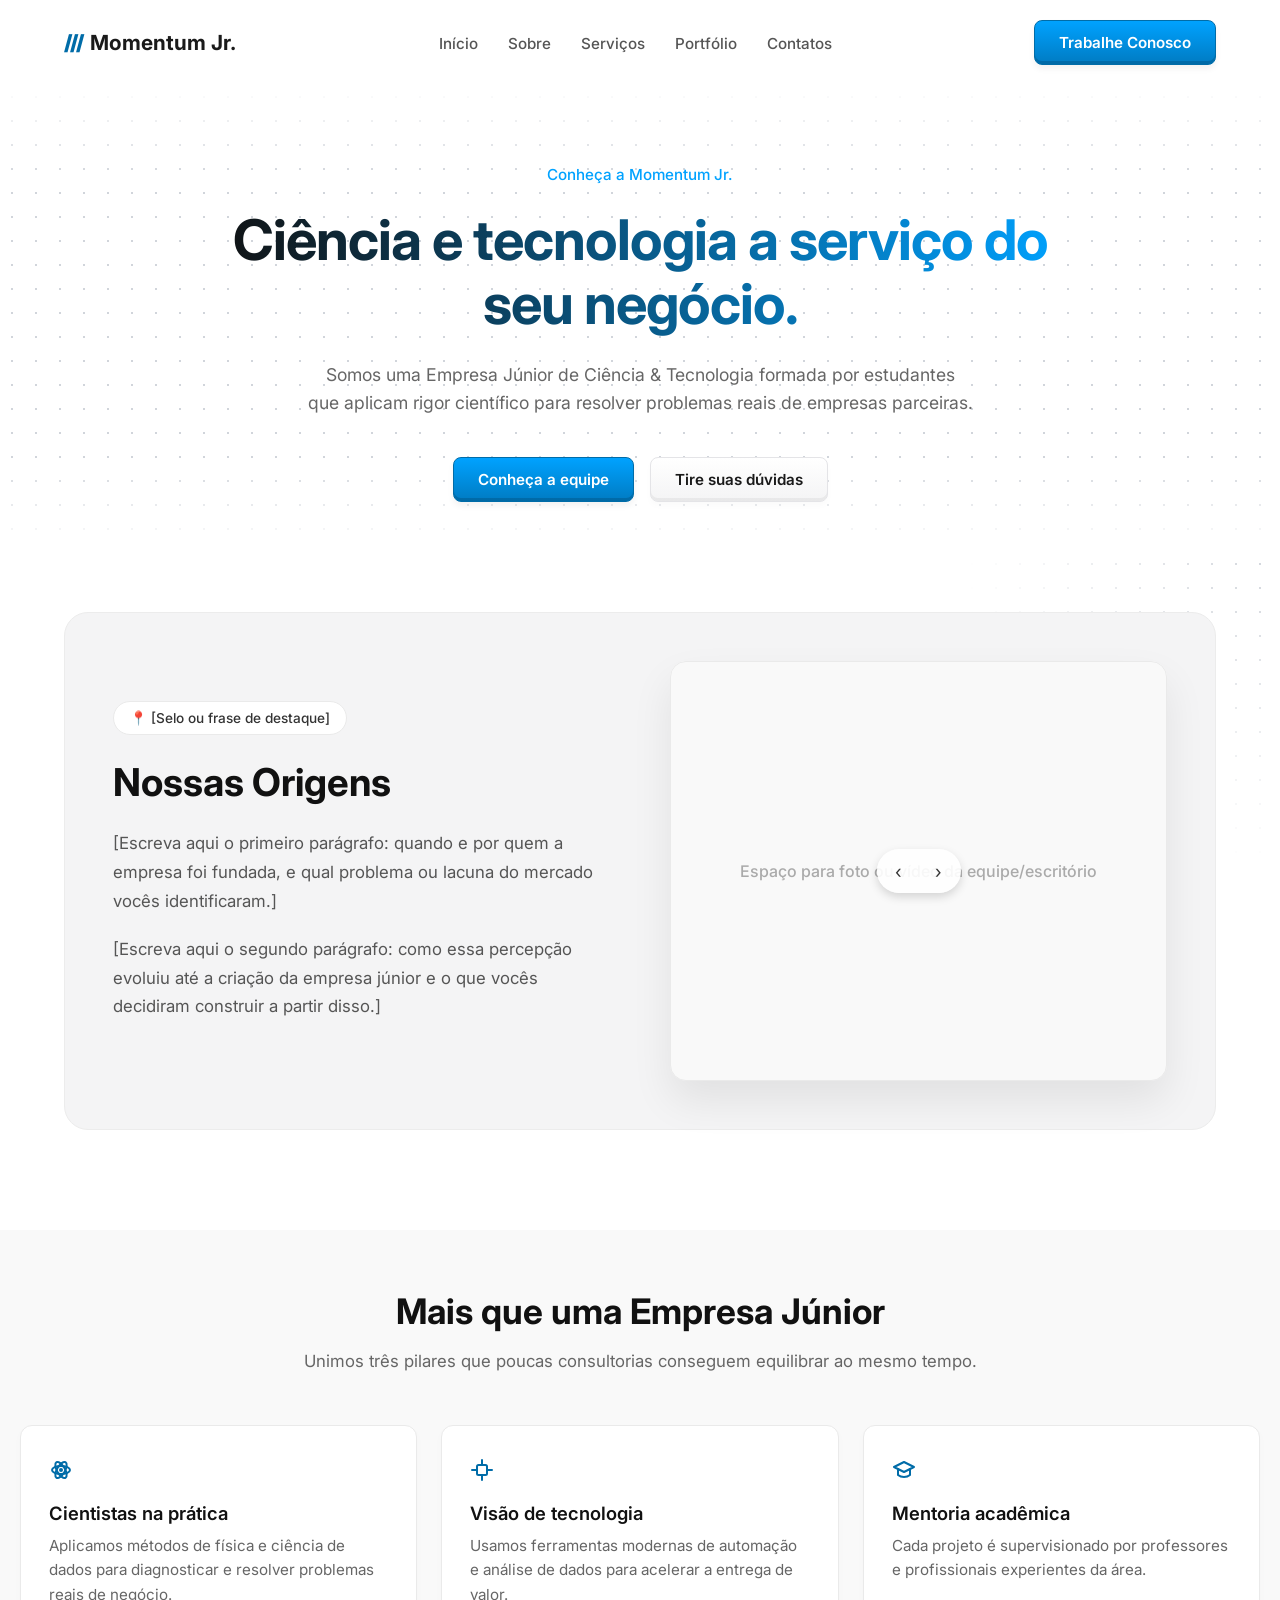
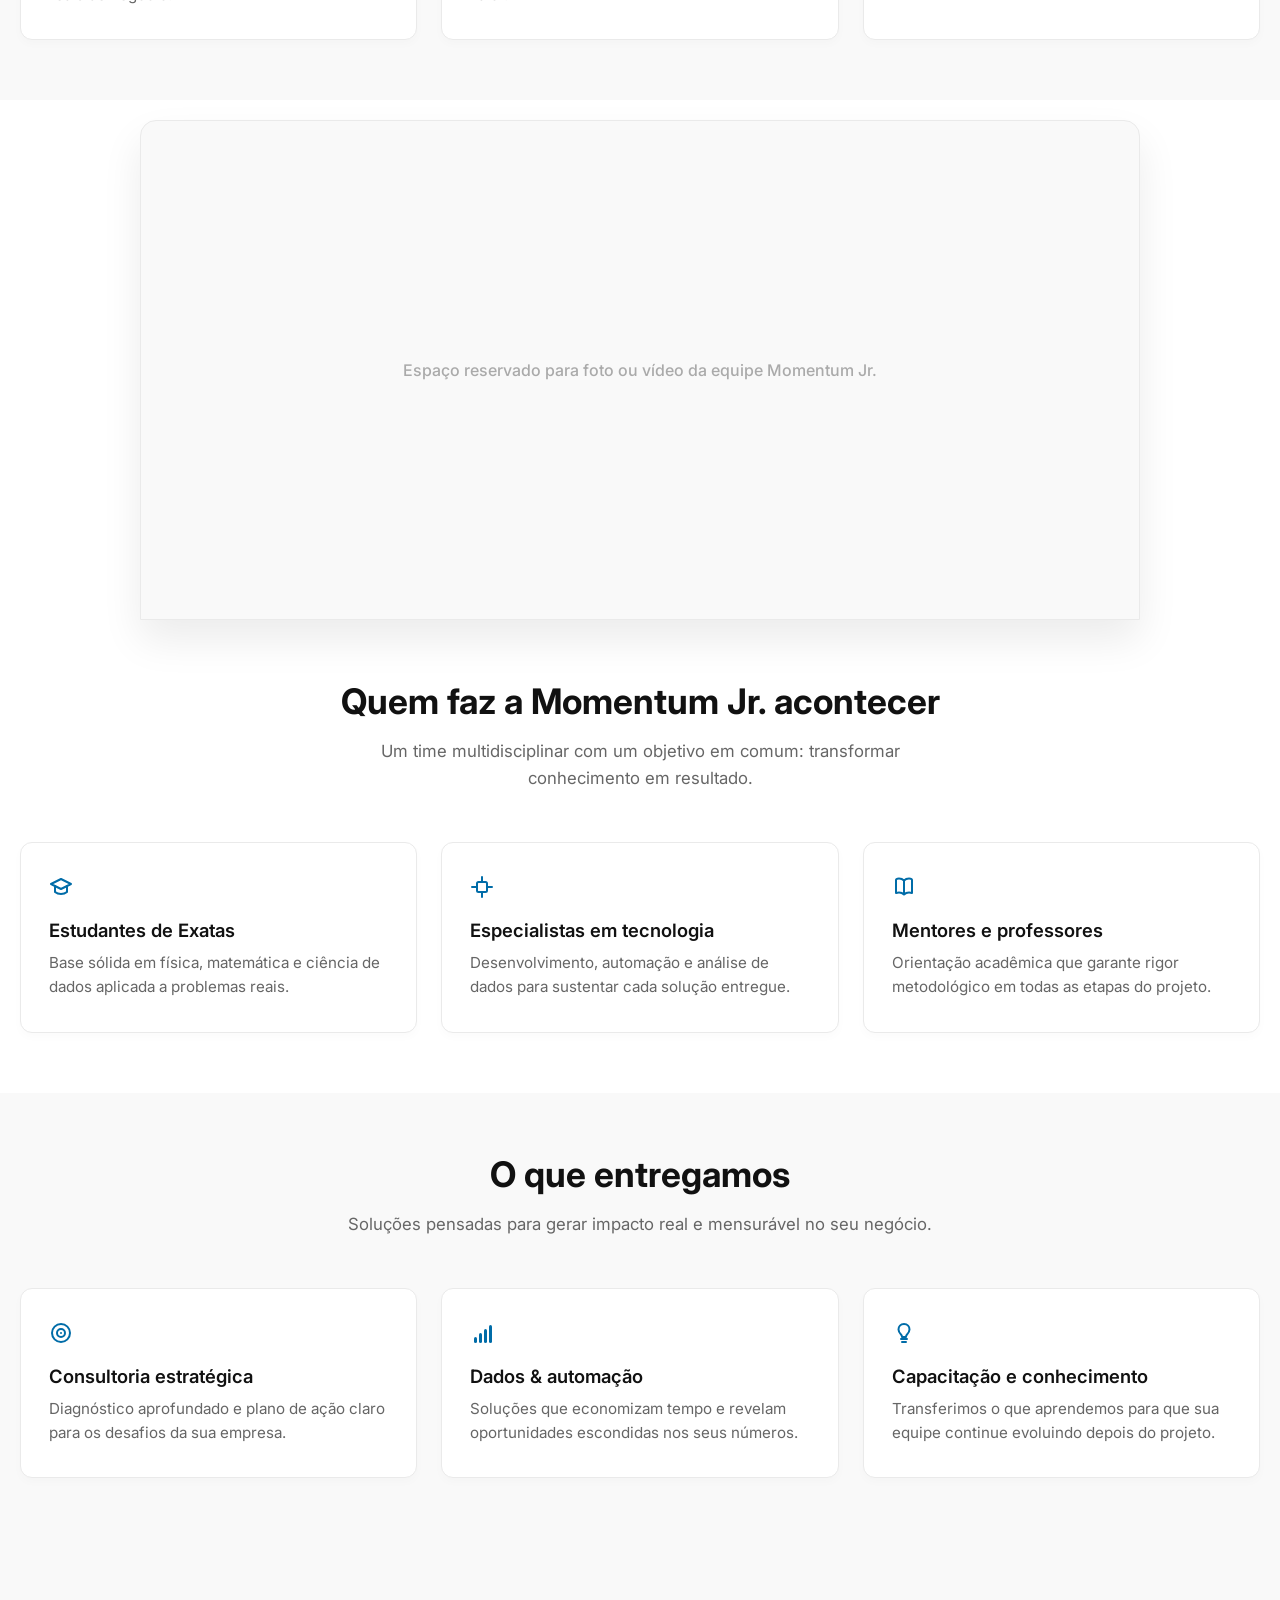
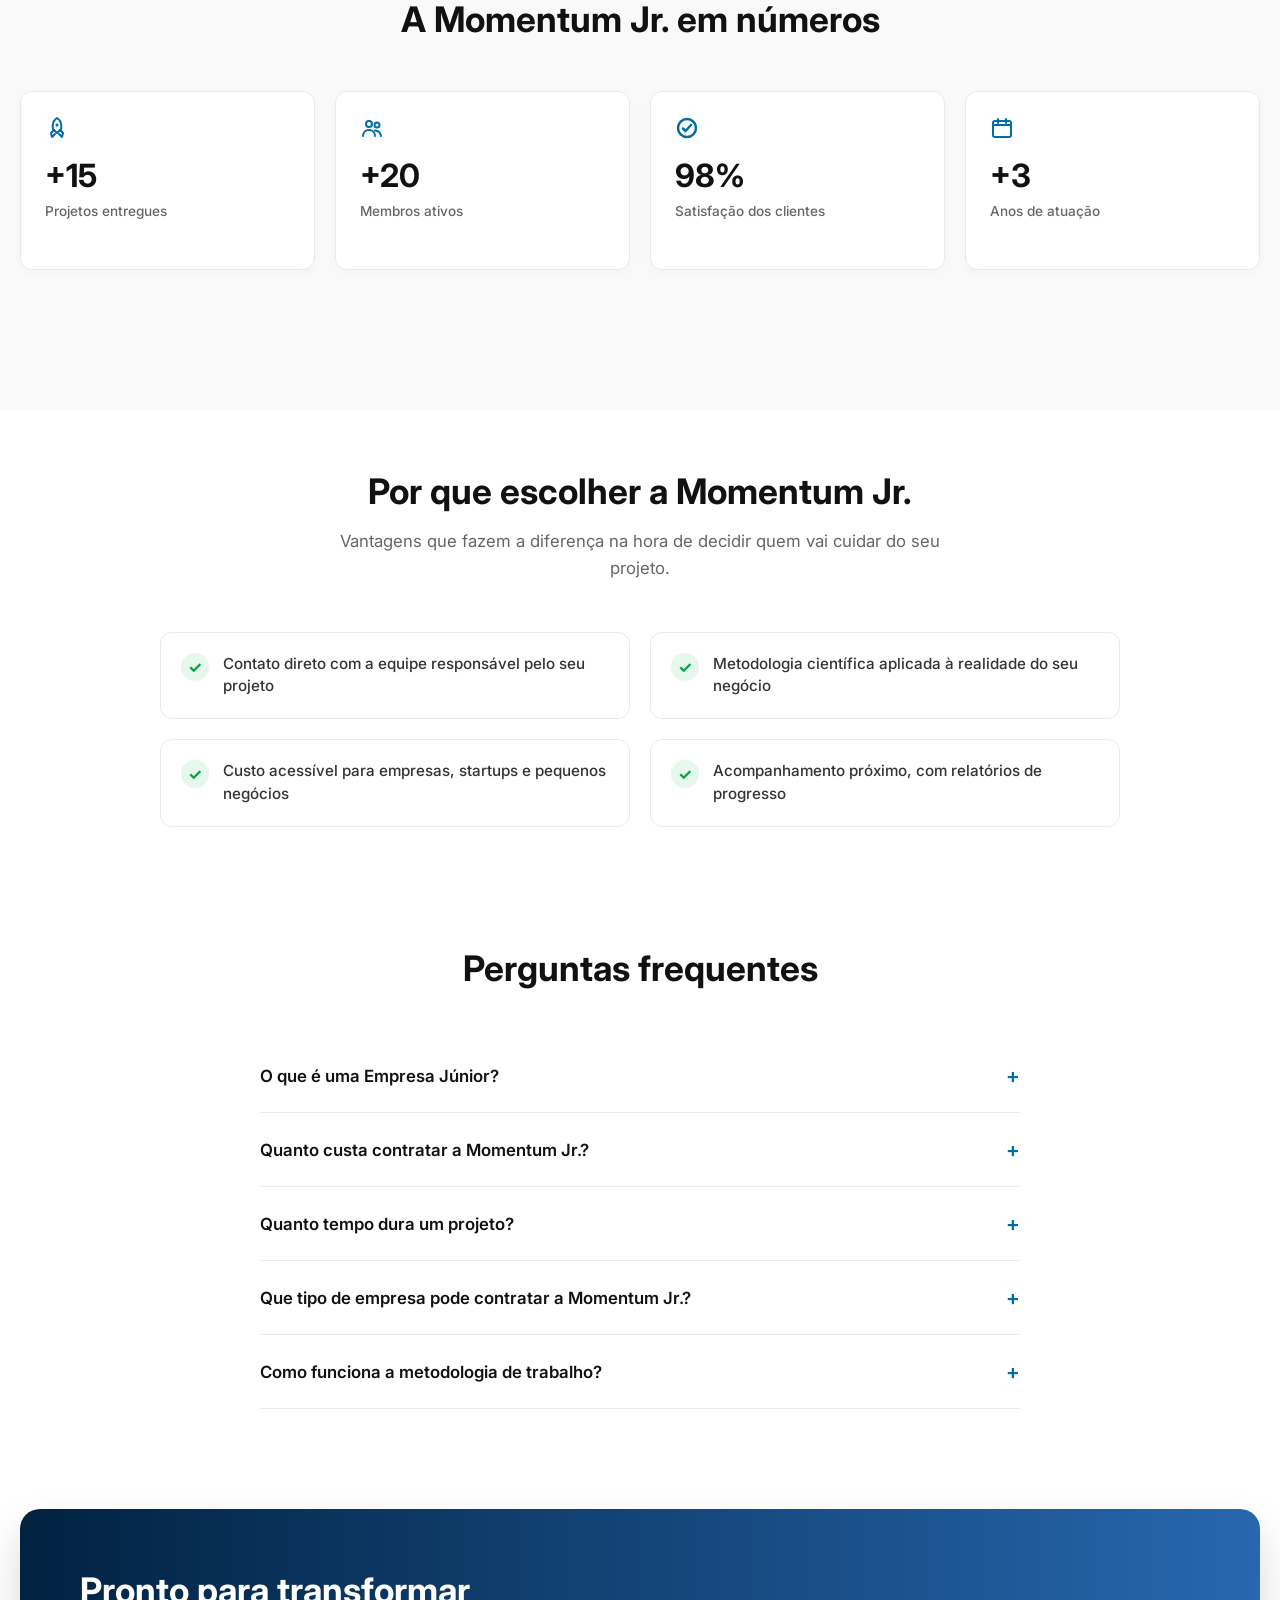
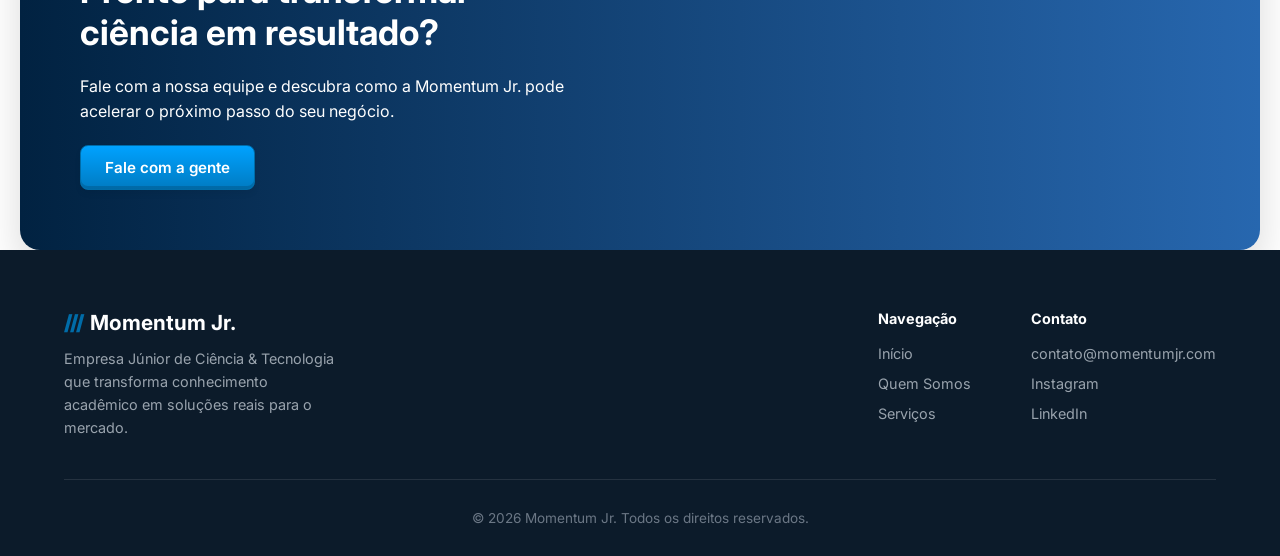
==== pages/about/about.html @ cd468bc6 "Modificações Básicas" ====
<!DOCTYPE html>
<html lang="pt-BR">
<head>
    <meta charset="UTF-8">
    <meta name="viewport" content="width=device-width, initial-scale=1.0">
    <title>Quem Somos | Momentum Jr.</title>
    <link rel="stylesheet" href="../../assets/css/style.css">
    <link href="https://fonts.googleapis.com/css2?family=Inter:wght@400;500;600;700&display=swap" rel="stylesheet">
</head>
<body>

    <nav class="navbar">
        <div class="logo">
            <span class="logo-icon">///</span>
            <span class="logo-text">Momentum Jr.</span>
        </div>
        <ul class="nav-links">
            <li><a href="../../index.html">Início</a></li>
            <li><a href="about.html">Sobre</a></li>
            <li><a href="../service/service.html">Serviços</a></li>
            <li><a href="#">Portfólio</a></li>
            <li><a href="#">Contatos</a></li>
        </ul>
        <a href="#" class="btn btn-primary nav-btn">Trabalhe Conosco</a>
    </nav>

    <header class="hero">
        <div class="trust-badge">
            Conheça a Momentum Jr.
        </div>

        <h1>Ciência e tecnologia a serviço do seu negócio.</h1>

        <p class="subtitle">
            Somos uma Empresa Júnior de Ciência & Tecnologia formada por estudantes <br>
            que aplicam rigor científico para resolver problemas reais de empresas parceiras.
        </p>

        <div class="hero-buttons">
            <a href="#equipe" class="btn btn-primary hero-btn">Conheça a equipe</a>
            <a href="#faq" class="btn btn-secondary hero-btn">Tire suas dúvidas</a>
        </div>
    </header>


    

    <!-- Nossa História -->
    <section class="narrative-section">
        <div class="narrative-grid">
            <div class="narrative-text">
                <span class="narrative-badge">📍 [Selo ou frase de destaque]</span>
                <h2>Nossas Origens</h2>
                <p>
                    [Escreva aqui o primeiro parágrafo: quando e por quem a empresa foi fundada, e qual problema ou
                    lacuna do mercado vocês identificaram.]
                </p>
                <p>
                    [Escreva aqui o segundo parágrafo: como essa percepção evoluiu até a criação da empresa júnior e
                    o que vocês decidiram construir a partir disso.]
                </p>
            </div>
            <div class="narrative-media">
                <div class="mockup-placeholder">Espaço para foto ou vídeo da equipe/escritório</div>
                <div class="narrative-carousel-controls">
                    <button aria-label="Imagem anterior">&lsaquo;</button>
                    <button aria-label="Próxima imagem">&rsaquo;</button>
                </div>
            </div>
        </div>
    </section>

    <!-- Diferenciais -->
    <section class="cards-section alt-bg">
        <div class="section-header">
            <h2>Mais que uma Empresa Júnior</h2>
            <p>Unimos três pilares que poucas consultorias conseguem equilibrar ao mesmo tempo.</p>
        </div>

        <div class="cards-grid-3">
            <div class="info-card">
                <span class="metric-icon">
                    <svg width="24" height="24" viewBox="0 0 24 24" fill="none" xmlns="http://www.w3.org/2000/svg">
                        <circle cx="12" cy="12" r="2" fill="#006ca8"/>
                        <ellipse cx="12" cy="12" rx="9" ry="4" stroke="#006ca8" stroke-width="2"/>
                        <ellipse cx="12" cy="12" rx="9" ry="4" stroke="#006ca8" stroke-width="2" transform="rotate(60 12 12)"/>
                        <ellipse cx="12" cy="12" rx="9" ry="4" stroke="#006ca8" stroke-width="2" transform="rotate(120 12 12)"/>
                    </svg>
                </span>
                <h3>Cientistas na prática</h3>
                <p>Aplicamos métodos de física e ciência de dados para diagnosticar e resolver problemas reais de negócio.</p>
            </div>

            <div class="info-card">
                <span class="metric-icon">
                    <svg width="24" height="24" viewBox="0 0 24 24" fill="none" xmlns="http://www.w3.org/2000/svg">
                        <rect x="7" y="7" width="10" height="10" rx="1.5" stroke="#006ca8" stroke-width="2"/>
                        <path d="M12 2V7M12 17V22M2 12H7M17 12H22" stroke="#006ca8" stroke-width="2" stroke-linecap="round"/>
                    </svg>
                </span>
                <h3>Visão de tecnologia</h3>
                <p>Usamos ferramentas modernas de automação e análise de dados para acelerar a entrega de valor.</p>
            </div>

            <div class="info-card">
                <span class="metric-icon">
                    <svg width="24" height="24" viewBox="0 0 24 24" fill="none" xmlns="http://www.w3.org/2000/svg">
                        <path d="M12 4L2 9L12 14L22 9L12 4Z" stroke="#006ca8" stroke-width="2" stroke-linejoin="round"/>
                        <path d="M6 11V17C6 17 8.5 19 12 19C15.5 19 18 17 18 17V11" stroke="#006ca8" stroke-width="2" stroke-linecap="round" stroke-linejoin="round"/>
                    </svg>
                </span>
                <h3>Mentoria acadêmica</h3>
                <p>Cada projeto é supervisionado por professores e profissionais experientes da área.</p>
            </div>
        </div>
    </section>

    <!-- Espaço para imagem/vídeo da equipe -->
    <section class="dashboard-preview">
        <div class="mockup-placeholder">Espaço reservado para foto ou vídeo da equipe Momentum Jr.</div>
    </section>

    <!-- Equipe -->
    <section class="cards-section" id="equipe">
        <div class="section-header">
            <h2>Quem faz a Momentum Jr. acontecer</h2>
            <p>Um time multidisciplinar com um objetivo em comum: transformar conhecimento em resultado.</p>
        </div>

        <div class="cards-grid-3">
            <div class="info-card">
                <span class="metric-icon">
                    <svg width="24" height="24" viewBox="0 0 24 24" fill="none" xmlns="http://www.w3.org/2000/svg">
                        <path d="M12 4L2 9L12 14L22 9L12 4Z" stroke="#006ca8" stroke-width="2" stroke-linejoin="round"/>
                        <path d="M6 11V17C6 17 8.5 19 12 19C15.5 19 18 17 18 17V11" stroke="#006ca8" stroke-width="2" stroke-linecap="round" stroke-linejoin="round"/>
                    </svg>
                </span>
                <h3>Estudantes de Exatas</h3>
                <p>Base sólida em física, matemática e ciência de dados aplicada a problemas reais.</p>
            </div>

            <div class="info-card">
                <span class="metric-icon">
                    <svg width="24" height="24" viewBox="0 0 24 24" fill="none" xmlns="http://www.w3.org/2000/svg">
                        <rect x="7" y="7" width="10" height="10" rx="1.5" stroke="#006ca8" stroke-width="2"/>
                        <path d="M12 2V7M12 17V22M2 12H7M17 12H22" stroke="#006ca8" stroke-width="2" stroke-linecap="round"/>
                    </svg>
                </span>
                <h3>Especialistas em tecnologia</h3>
                <p>Desenvolvimento, automação e análise de dados para sustentar cada solução entregue.</p>
            </div>

            <div class="info-card">
                <span class="metric-icon">
                    <svg width="24" height="24" viewBox="0 0 24 24" fill="none" xmlns="http://www.w3.org/2000/svg">
                        <path d="M4 5C4 4 5 3.5 7 3.5C9 3.5 11 4.5 12 5.5C13 4.5 15 3.5 17 3.5C19 3.5 20 4 20 5V18C20 18 18.5 17.5 17 17.5C15 17.5 13 18.5 12 19.5C11 18.5 9 17.5 7 17.5C5.5 17.5 4 18 4 18V5Z" stroke="#006ca8" stroke-width="2" stroke-linejoin="round"/>
                        <path d="M12 5.5V19.5" stroke="#006ca8" stroke-width="2"/>
                    </svg>
                </span>
                <h3>Mentores e professores</h3>
                <p>Orientação acadêmica que garante rigor metodológico em todas as etapas do projeto.</p>
            </div>
        </div>
    </section>

    <!-- O que entregamos -->
    <section class="cards-section alt-bg">
        <div class="section-header">
            <h2>O que entregamos</h2>
            <p>Soluções pensadas para gerar impacto real e mensurável no seu negócio.</p>
        </div>

        <div class="cards-grid-3">
            <div class="info-card">
                <span class="metric-icon">
                    <svg width="24" height="24" viewBox="0 0 24 24" fill="none" xmlns="http://www.w3.org/2000/svg">
                        <circle cx="12" cy="12" r="9" stroke="#006ca8" stroke-width="2"/>
                        <circle cx="12" cy="12" r="4" stroke="#006ca8" stroke-width="2"/>
                        <circle cx="12" cy="12" r="1" fill="#006ca8"/>
                    </svg>
                </span>
                <h3>Consultoria estratégica</h3>
                <p>Diagnóstico aprofundado e plano de ação claro para os desafios da sua empresa.</p>
            </div>

            <div class="info-card">
                <span class="metric-icon">
                    <svg width="24" height="24" viewBox="0 0 24 24" fill="none" xmlns="http://www.w3.org/2000/svg">
                        <rect x="4" y="16" width="3" height="6" rx="1.5" fill="#006ca8"/>
                        <rect x="9" y="12" width="3" height="10" rx="1.5" fill="#006ca8"/>
                        <rect x="14" y="8" width="3" height="14" rx="1.5" fill="#006ca8"/>
                        <rect x="19" y="4" width="3" height="18" rx="1.5" fill="#006ca8"/>
                    </svg>
                </span>
                <h3>Dados & automação</h3>
                <p>Soluções que economizam tempo e revelam oportunidades escondidas nos seus números.</p>
            </div>

            <div class="info-card">
                <span class="metric-icon">
                    <svg width="24" height="24" viewBox="0 0 24 24" fill="none" xmlns="http://www.w3.org/2000/svg">
                        <path d="M9 18H15M10 21H14M12 3C8.5 3 6.5 5.5 6.5 8.5C6.5 10.8 7.8 12.2 9 13.5C9.6 14.1 10 15 10 16H14C14 15 14.4 14.1 15 13.5C16.2 12.2 17.5 10.8 17.5 8.5C17.5 5.5 15.5 3 12 3Z" stroke="#006ca8" stroke-width="2" stroke-linecap="round" stroke-linejoin="round"/>
                    </svg>
                </span>
                <h3>Capacitação e conhecimento</h3>
                <p>Transferimos o que aprendemos para que sua equipe continue evoluindo depois do projeto.</p>
            </div>
        </div>
    </section>

    <!-- Em números -->
    <section class="info-block">
        <div class="metrics-container">
            <div class="section-header">
                <h2>A Momentum Jr. em números</h2>
            </div>

            <div class="metrics-grid">
                <div class="metric-card">
                    <span class="metric-icon">
                        <svg width="24" height="24" viewBox="0 0 24 24" fill="none" xmlns="http://www.w3.org/2000/svg">
                            <path d="M12 2C15 4 17 8 16 13L12 17L8 13C7 8 9 4 12 2Z" stroke="#006ca8" stroke-width="2" stroke-linejoin="round"/>
                            <path d="M9 14L6 17L7 21L10 18M15 14L18 17L17 21L14 18" stroke="#006ca8" stroke-width="2" stroke-linecap="round" stroke-linejoin="round"/>
                            <circle cx="12" cy="9" r="1.5" fill="#006ca8"/>
                        </svg>
                    </span>
                    <h3>+15</h3>
                    <p>Projetos entregues</p>
                </div>

                <div class="metric-card">
                    <span class="metric-icon">
                        <svg width="24" height="24" viewBox="0 0 24 24" fill="none" xmlns="http://www.w3.org/2000/svg">
                            <circle cx="9" cy="8" r="3" stroke="#006ca8" stroke-width="2"/>
                            <path d="M3 20C3 16.5 5.5 14 9 14C12.5 14 15 16.5 15 20" stroke="#006ca8" stroke-width="2" stroke-linecap="round"/>
                            <circle cx="17" cy="9" r="2.5" stroke="#006ca8" stroke-width="2"/>
                            <path d="M15 14.5C18 14.7 20.5 16.8 21 20" stroke="#006ca8" stroke-width="2" stroke-linecap="round"/>
                        </svg>
                    </span>
                    <h3>+20</h3>
                    <p>Membros ativos</p>
                </div>

                <div class="metric-card">
                    <span class="metric-icon">
                        <svg width="24" height="24" viewBox="0 0 24 24" fill="none" xmlns="http://www.w3.org/2000/svg">
                            <circle cx="12" cy="12" r="9" stroke="#006ca8" stroke-width="2.5"/>
                            <path d="M8 12.5L10.5 15L16 9" stroke="#006ca8" stroke-width="2.5" stroke-linecap="round" stroke-linejoin="round"/>
                        </svg>
                    </span>
                    <h3>98%</h3>
                    <p>Satisfação dos clientes</p>
                </div>

                <div class="metric-card">
                    <span class="metric-icon">
                        <svg width="24" height="24" viewBox="0 0 24 24" fill="none" xmlns="http://www.w3.org/2000/svg">
                            <rect x="3" y="5" width="18" height="16" rx="2" stroke="#006ca8" stroke-width="2"/>
                            <path d="M3 9H21M8 3V7M16 3V7" stroke="#006ca8" stroke-width="2" stroke-linecap="round"/>
                        </svg>
                    </span>
                    <h3>+3</h3>
                    <p>Anos de atuação</p>
                </div>
            </div>
        </div>
    </section>

    <!-- Por que nos escolher -->
    <section class="benefits-section">
        <div class="section-header">
            <h2>Por que escolher a Momentum Jr.</h2>
            <p>Vantagens que fazem a diferença na hora de decidir quem vai cuidar do seu projeto.</p>
        </div>

        <div class="benefits-grid">
            <div class="benefit-item">
                <span class="benefit-check">&check;</span>
                <p>Contato direto com a equipe responsável pelo seu projeto</p>
            </div>
            <div class="benefit-item">
                <span class="benefit-check">&check;</span>
                <p>Metodologia científica aplicada à realidade do seu negócio</p>
            </div>
            <div class="benefit-item">
                <span class="benefit-check">&check;</span>
                <p>Custo acessível para empresas, startups e pequenos negócios</p>
            </div>
            <div class="benefit-item">
                <span class="benefit-check">&check;</span>
                <p>Acompanhamento próximo, com relatórios de progresso</p>
            </div>
        </div>
    </section>

    <!-- FAQ -->
    <section class="faq-section" id="faq">
        <div class="section-header">
            <h2>Perguntas frequentes</h2>
        </div>

        <div class="faq-item">
            <div class="faq-question">O que é uma Empresa Júnior?<span class="faq-icon">+</span></div>
            <div class="faq-answer">
                <p>É uma organização formada e gerida por estudantes que prestam serviços reais para empresas, aplicando na prática o que aprendem na universidade, sob orientação acadêmica.</p>
            </div>
        </div>

        <div class="faq-item">
            <div class="faq-question">Quanto custa contratar a Momentum Jr.?<span class="faq-icon">+</span></div>
            <div class="faq-answer">
                <p>Nossos preços são acessíveis porque somos uma empresa júnior sem fins lucrativos. O valor de cada projeto é definido junto com você, de acordo com o escopo e a complexidade.</p>
            </div>
        </div>

        <div class="faq-item">
            <div class="faq-question">Quanto tempo dura um projeto?<span class="faq-icon">+</span></div>
            <div class="faq-answer">
                <p>Em geral, nossos projetos duram entre 3 e 10 semanas, dependendo do escopo definido na etapa de diagnóstico inicial.</p>
            </div>
        </div>

        <div class="faq-item">
            <div class="faq-question">Que tipo de empresa pode contratar a Momentum Jr.?<span class="faq-icon">+</span></div>
            <div class="faq-answer">
                <p>Empresas de qualquer porte e segmento que busquem soluções baseadas em ciência, dados e tecnologia para resolver desafios reais do negócio.</p>
            </div>
        </div>

        <div class="faq-item">
            <div class="faq-question">Como funciona a metodologia de trabalho?<span class="faq-icon">+</span></div>
            <div class="faq-answer">
                <p>Seguimos quatro etapas: diagnóstico inicial, planejamento estratégico, execução com reportes periódicos e entrega final com transferência de conhecimento.</p>
            </div>
        </div>
    </section>

    <!-- CTA final -->
    <section class="process-container">
        <div class="process-banner">
            <div class="process-content no-timeline">
                <h2>Pronto para transformar ciência em resultado?</h2>
                <p>Fale com a nossa equipe e descubra como a Momentum Jr. pode acelerar o próximo passo do seu negócio.</p>
                <a href="#" class="btn btn-primary">Fale com a gente</a>
            </div>
        </div>
    </section>

    <!-- Footer -->
    <footer class="footer">
        <div class="footer-top">
            <div class="footer-brand">
                <div class="logo">
                    <span class="logo-icon">///</span>
                    <span class="logo-text">Momentum Jr.</span>
                </div>
                <p>Empresa Júnior de Ciência & Tecnologia que transforma conhecimento acadêmico em soluções reais para o mercado.</p>
            </div>

            <div class="footer-links">
                <div class="footer-col">
                    <h5>Navegação</h5>
                    <ul>
                        <li><a href="../../index.html">Início</a></li>
                        <li><a href="about.html">Quem Somos</a></li>
                        <li><a href="../service/service.html">Serviços</a></li>
                    </ul>
                </div>
                <div class="footer-col">
                    <h5>Contato</h5>
                    <ul>
                        <li><a href="mailto:contato@momentumjr.com">contato@momentumjr.com</a></li>
                        <li><a href="#">Instagram</a></li>
                        <li><a href="#">LinkedIn</a></li>
                    </ul>
                </div>
            </div>
        </div>

        <div class="footer-bottom">
            &copy; 2026 Momentum Jr. Todos os direitos reservados.
        </div>
    </footer>

    <script src="../../assets/js/script.js"></script>

</body>
</html>
---- assets/css/style.css ----
/* Reset básico de margens e configuração de fonte */
* {
    margin: 0;
    padding: 0;
    box-sizing: border-box;
    font-family: 'Inter', sans-serif;
}

body {
    background-color: #ffffff; /* Fundo principal da página */
    color: #1a1a1a;
    overflow-x: hidden;
    position: relative;
    z-index: 0;
}



/* --- Navegação --- */
.navbar {
    display: flex;
    justify-content: space-between;
    align-items: center;
    padding: 20px 5%;
    background-color: transparent;
}

.logo {
    display: flex;
    align-items: center;
    font-weight: 700;
    font-size: 1.3rem;
    color: #1a1a1a;
}
    
.logo-icon {
    color: #006ca8; /* Verde principal */
    margin-right: 8px;
    font-weight: 900;
    letter-spacing: -2px;
}

.nav-links {
    list-style: none;
    display: flex;
    gap: 30px;
}

.nav-links a {
    text-decoration: none;
    color: #555;
    font-size: 0.95rem;
    font-weight: 500;
    transition: color 0.3s;
}

.nav-links a:hover {
    color: #006ca8;
}

/* --- Botões --- */
.btn {
    text-decoration: none;
    padding: 12px 24px;
    border-radius: 8px;
    font-weight: 600;
    font-size: 0.95rem;
    display: inline-flex;
    align-items: center;
    justify-content: center;
    cursor: pointer;
    transition: all 0.3s ease;
}

.btn-primary {
    color: #ffffff;
    /* 1. O degradê: começa no seu azul original e termina num azul um pouco mais escuro */
    background-image: linear-gradient(to bottom, #00a2ff, #007bc2);
    
    /* 2. Borda levemente mais escura para dar acabamento */
    border: 1px solid #006ca8; 
    
    /* 3. O SEGREDO: Sombra interna embaixo (inset) + Sombra leve fora do botão */
    box-shadow: inset 0 -3px 0 rgba(0, 0, 0, 0.15), 0 4px 6px rgba(0, 0, 0, 0.05);
}

.btn-primary:hover {
    /* Degradê no hover: começa num azul um pouco mais claro e vai para o seu azul original */
    background-image: linear-gradient(to bottom, #00a2ff, #007bc2);
    border-color: #006ca8;
    
    /* Efeito de "apertar": diminuímos a sombra interna e movemos o botão para baixo */
    box-shadow: inset 0 -1px 0 rgba(0, 0, 0, 0.15), 0 2px 4px rgba(0, 0, 0, 0.05);
    transform: translateY(2px);
}

.btn-secondary {
    color: #1a1a1a;
    /* 1. Degradê suave: começa branco no topo e vai para o seu cinza claro na base */
    background-image: linear-gradient(to bottom, #ffffff, #f4f4f5);
    
    /* 2. Borda bem fina e discreta para dar acabamento */
    border: 1px solid #e4e4e7;
    
    /* 3. Sombra interna bem fraquinha embaixo (apenas 5% de opacidade) */
    box-shadow: inset 0 -3px 0 rgba(0, 0, 0, 0.05), 0 4px 6px rgba(0, 0, 0, 0.02);
}

.btn-secondary:hover {
    /* Degradê no hover: desce um tom de cinza, mantendo o padrão */
    background-image: linear-gradient(to bottom, #fafafa, #e4e4e7);
    border-color: #d1d5db;
    
    /* Efeito de "apertar" acompanhando o botão primário */
    box-shadow: inset 0 -1px 0 rgba(0, 0, 0, 0.05), 0 2px 4px rgba(0, 0, 0, 0.02);
    transform: translateY(2px);
}












/* --- Seção Principal (Hero) --- */
.hero {
    text-align: center;
    padding: 80px 20px 50px;
    max-width: 900px;
    margin: 0 auto;
    position: relative;
}

/* --- GRID DE BOLINHAS APENAS NO HEADER --- */
.hero::before {
    content: '';
    position: absolute;
    top: 0;
    left: 50%;
    transform: translateX(-50%); /* Centraliza o fundo na tela */
    width: 100vw; /* Força o fundo a ocupar toda a largura da tela, ignorando o max-width de 900px */
    height: 100%; /* Ocupa toda a altura do header */
    z-index: -1; /* Joga as bolinhas para trás do texto e dos botões */
    
    /* Desenha as bolinhas */
    background-image: radial-gradient(#d1d5db 1.3px, transparent 1px);
    background-size: 24px 24px;
    
    /* Fade no topo e na base do header */
    -webkit-mask-image: linear-gradient(to bottom, transparent, black 20%, black 80%, transparent);
    mask-image: linear-gradient(to bottom, transparent, black 20%, black 80%, transparent);
}




.trust-badge {
    color: #00a2ff;
    font-size: 0.95rem;
    font-weight: 500;
    margin-bottom: 24px;
}

.trust-badge strong {
    font-weight: 700;
}

.hero h1 {
    font-size: 3.5rem;
    line-height: 1.15;
    font-weight: 700;
    margin-bottom: 24px;
    letter-spacing: -1px;
    
    /* --- Efeito de Degradê no Texto --- */
    background-image: linear-gradient(to right, #111111, #00a2ff);
    -webkit-background-clip: text;
    background-clip: text;
    color: transparent; /* Esconde a cor sólida para mostrar o degradê do fundo */
}

.subtitle {
    color: #666;
    font-size: 1.1rem;
    line-height: 1.6;
    margin-bottom: 40px;
}

.hero-buttons {
    display: flex;
    justify-content: center;
    gap: 16px;
}

/* --- Espaço do Dashboard/Imagem --- */
.dashboard-preview {
    display: flex;
    justify-content: center;
    padding: 0 20px;
    margin-top: 20px;
}

.mockup-placeholder {
    width: 100%;
    max-width: 1000px;
    height: 500px;
    background-color: #f9f9f9;
    border: 1px solid #eaeaea;
    border-radius: 16px 16px 0 0;
    display: flex;
    align-items: center;
    justify-content: center;
    color: #aaa;
    font-weight: 500;
    box-shadow: 0 20px 40px rgba(0,0,0,0.08);
}

/* Se você usar a imagem real, aplique esta classe: */
.mockup-img {
    width: 100%;
    max-width: 1000px;
    border-radius: 16px 16px 0 0;
    box-shadow: 0 20px 40px rgba(0,0,0,0.08);
}



























/* --- Bloco Único (Fundo Cinza Claro) --- */
.info-block {
    background-color: #f9f9f9; /* O cinza clarinho da referência */
    padding: 60px 0 80px; /* Espaçamento no topo e na base */
    width: 100%;
}

/* --- 1. Container de Parceiros --- */
.partners-container {
    display: flex;
    justify-content: center;
    align-items: center;
    gap: 40px;
    flex-wrap: wrap;
    max-width: 1000px;
    margin: 0 auto 60px; /* Margem inferior para afastar das métricas */
    padding: 0 20px;
}

.partner-logo {
    font-weight: 800;
    font-size: 1.2rem;
    color: #999;
    letter-spacing: 1px;
    text-transform: uppercase;
    transition: color 0.3s;
    cursor: default;
}

.partner-logo:hover {
    color: #333;
}

/* --- 2. Container de Métricas --- */
.metrics-container {
    max-width: 1280px;
    margin: 0 auto 60px; /* Margem inferior para afastar do banner escuro */
    padding: 0 20px;
}

.metrics-grid {
    display: grid;
    grid-template-columns: repeat(4, 1fr);
    gap: 20px;
    margin-bottom: 20px;
}

.metric-card {
    background-color: #ffffff; /* Fundo branco para destacar no cinza */
    border: 1px solid #eaeaea;
    border-radius: 12px;
    padding: 24px 24px 50px 24px;
    box-shadow: 0 4px 10px rgba(0,0,0,0.02);
}

/* --- Atualização do CSS --- */
.metric-icon {
    display: inline-flex; /* Use inline-flex para centralizar o SVG */
    align-items: center; /* Centraliza verticalmente */
    justify-content: center; /* Centraliza horizontalmente */
    margin-bottom: 16px;
    /* Removemos o font-size e color antigos, pois o SVG já tem seu preenchimento definido */
}

.metric-card h3 {
    font-size: 2rem;
    font-weight: 700;
    margin-bottom: 8px;
    color: #111;
}

.metric-card p {
    font-size: 0.85rem;
    color: #666;
    font-weight: 500;
}

.metrics-cta {
    display: flex;
    justify-content: space-between;
    align-items: center;
    background-color: #ffffff; /* Fundo branco */
    border: 1px solid #eaeaea;
    border-radius: 12px;
    padding: 50px 32px;
}

.cta-text h4 {
    font-size: 1.05rem;
    margin-bottom: 8px;
    color: #111;
}

.cta-text p {
    font-size: 0.9rem;
    color: #666;
    max-width: 600px;
}

.btn-sm {
    padding: 10px 20px;
    font-size: 0.85rem;
    white-space: nowrap;
}

/* --- 3. Container do Banner Escuro --- */
.process-container {
    max-width: 1280px; /* Pouco mais largo para alinhar visualmente com as bordas dos cards */
    margin: 0 auto;
    padding: 0 20px;
}

.process-banner {
    background-image: linear-gradient(to right, #012241, #2767AF);
    border-radius: 20px;
    padding: 60px;
    color: #fff;
    box-shadow: 0 20px 40px rgba(0,0,0,0.15);
}

.process-content {
    max-width: 500px;
    margin-bottom: 60px;
}

.process-content h2 {
    font-size: 2.2rem;
    line-height: 1.2;
    margin-bottom: 20px;
}

.process-content p {
    color: #ffffff;
    font-size: 1rem;
    line-height: 1.6;
    margin-bottom: 20px;
}

.link-green {
    color: #E19016;
    text-decoration: none;
    font-weight: 600;
    font-size: 0.95rem;
    transition: opacity 0.3s;
}

.link-green:hover {
    opacity: 0.8;
}

/* Linha do Tempo (Timeline) */
.process-timeline {
    display: flex;
    align-items: center;
    justify-content: space-between;
    margin-top: 40px;
}

.timeline-step {
    text-align: center;
    width: 120px;
}

.step-icon {
    width: 40px;
    height: 40px;
    background-color: rgba(219, 219, 219, 0.274);
    border-radius: 8px;
    display: flex;
    align-items: center;
    justify-content: center;
    margin: 0 auto 12px;
    font-size: 1.2rem;
}

.timeline-step p {
    font-size: 0.8rem;
    color: #fff;
    font-weight: 600;
    line-height: 1.4;
}

.timeline-line {
    flex-grow: 1;
    height: 1px;
    border-bottom: 2px dashed rgba(255, 255, 255, 0.2);
    margin: 0 15px;
    margin-top: -30px;
    position: relative;
}

.timeline-img-container {
    width: 100%;
    height: auto;
    flex-grow: 1;
    display: flex;
    align-items: center;
    justify-content: center;
    margin: 0 15px;
    margin-top: -30px;
}

.timeline-img {
    width: 100%;
    max-width: 130px;
    height: 80px;
    object-fit: cover;
    border-radius: 10px;
    border: 2px solid rgba(255, 255, 255, 0.15);
    box-shadow: 0 4px 20px rgba(0, 0, 0, 0.3);
    display: block;
    transition: transform 0.3s ease, box-shadow 0.3s ease;
}

.timeline-img:hover {
    transform: scale(1.05);
    box-shadow: 0 6px 28px rgba(0, 0, 0, 0.4);
}

.center-line {
    display: flex;
    flex-direction: column;
    align-items: center;
    justify-content: center;
    border-bottom: none;
}

.center-line::before {
    content: '';
    position: absolute;
    width: 100%;
    height: 1px;
    border-bottom: 2px dashed rgba(255, 255, 255, 0.2);
    top: 50%;
    z-index: 1;
}

.flight-text {
    font-size: 0.75rem;
    color: #a0b6a5;
    margin-bottom: 4px;
    font-weight: 600;
}

.flight-icon {
    font-size: 1.5rem;
    z-index: 2;
    background-color: transparent;
    padding: 0 10px;
}




























/* --- 1. Estilos da Imagem com Degradê --- */
.image-preview-section {
    display: flex;
    justify-content: center;
    width: 100%;
    background-color: #ffffff; /* Fundo branco */
    padding-top: 20px;
}

.image-fade-wrapper {
    width: 100%;
    max-width: 1000px; 
}

.fade-img {
    width: 100%;
    height: auto;
    display: block;
    border-radius: 16px 16px 16px 16px; /* Arredonda só as pontas de cima */
    
    /* A mágica do degradê acontece aqui: */
    -webkit-mask-image: linear-gradient(to bottom, rgba(0,0,0,1) 100%, rgba(0,0,0,0) 100%);
    mask-image: linear-gradient(to bottom, rgba(0,0,0,1) 60%, rgba(0,0,0,0) 85%);
}



















/* --- Seção Centro de Comando --- */
.command-center-section {
    background-color: #ffffff;
    padding: 80px 20px;
    max-width: 900px;
    margin: 0 auto;
    text-align: center;
}

.command-header h2 {
    font-size: 2.2rem;
    font-weight: 700;
    color: #111;
    margin-bottom: 16px;
    line-height: 1.2;
}

.command-header p {
    font-size: 1.05rem;
    color: #666;
    margin-bottom: 50px;
    line-height: 1.6;
    max-width: 600px;
    margin-left: auto;
    margin-right: auto;
}

.command-media {
    margin-bottom: 80px;
}

.command-media img {
    width: 100%;
    height: auto;
    border-radius: 16px;
    box-shadow: 0 20px 40px rgba(0,0,0,0.1);
}

/* --- Timeline Vertical --- */
.timeline-container {
    position: relative;
    text-align: left;
    max-width: 600px;
    margin: 0 auto;
    /* Move um pouco pra direita para centralizar visualmente */
    transform: translateX(10%); 
}

.timeline-line-vertical {
    position: absolute;
    top: 20px;
    bottom: 20px;
    left: 19px; /* Centraliza a linha atrás dos ícones */
    width: 2px;
    background-color: #eaeaea;
    z-index: 1;
}

.timeline-item {
    position: relative;
    display: flex;
    align-items: flex-start;
    margin-bottom: 40px;
    z-index: 2;
    opacity: 0.4; /* Deixa os itens apagados por padrão */
    transition: all 0.5s ease; /* Animação suave */
}

.timeline-item:last-child {
    margin-bottom: 0;
}

/* Estado Ativo (O verdinho passando) */
.timeline-item.active {
    opacity: 1; /* Acende o item */
}

.timeline-icon {
    width: 40px;
    height: 40px;
    border-radius: 50%;
    background-color: #fff;
    border: 2px solid #eaeaea;
    display: flex;
    align-items: center;
    justify-content: center;
    margin-right: 20px;
    font-size: 1rem;
    transition: all 0.5s ease;
    flex-shrink: 0;
}

/* Muda a cor do ícone quando a classe .active entra em ação */
.timeline-item.active .timeline-icon {
    background-color: #00a046; /* Verde */
    border-color: #00a046;
    color: #fff;
}

.timeline-content {
    flex-grow: 1;
    padding-top: 8px; /* Alinha o texto com o centro do ícone */
}

.timeline-content h4 {
    font-size: 1.1rem;
    font-weight: 600;
    color: #111;
    margin-bottom: 4px;
}

.timeline-content p {
    font-size: 0.95rem;
    color: #666;
    line-height: 1.5;
}

.timeline-time {
    font-size: 0.85rem;
    color: #999;
    font-weight: 500;
    padding-top: 8px;
    white-space: nowrap;
    margin-left: 20px;
}/* --- Seção Centro de Comando --- */
.command-center-section {
    background-color: #ffffff;
    padding: 80px 20px;
    max-width: 900px;
    margin: 0 auto;
    text-align: center;
}

.command-header h2 {
    font-size: 2.2rem;
    font-weight: 700;
    color: #111;
    margin-bottom: 16px;
    line-height: 1.2;
}

.command-header p {
    font-size: 1.05rem;
    color: #666;
    margin-bottom: 50px;
    line-height: 1.6;
    max-width: 600px;
    margin-left: auto;
    margin-right: auto;
}

.command-media {
    margin-bottom: 80px;
}

.command-media img {
    width: 100%;
    height: auto;
    border-radius: 16px;
    box-shadow: 0 20px 40px rgba(0,0,0,0.1);
}

/* --- Timeline Vertical --- */
.timeline-container {
    position: relative;
    text-align: left;
    max-width: 600px;
    margin: 0 auto;
    /* Move um pouco pra direita para centralizar visualmente */
    transform: translateX(10%); 
}

.timeline-line-vertical {
    position: absolute;
    top: 20px;
    bottom: 20px;
    left: 19px; /* Centraliza a linha atrás dos ícones */
    width: 2px;
    background-color: #eaeaea;
    z-index: 1;
}

.timeline-item {
    position: relative;
    display: flex;
    align-items: flex-start;
    margin-bottom: 40px;
    z-index: 2;
    opacity: 0.4; /* Deixa os itens apagados por padrão */
    transition: all 0.5s ease; /* Animação suave */
}

.timeline-item:last-child {
    margin-bottom: 0;
}

/* Estado Ativo (O verdinho passando) */
.timeline-item.active {
    opacity: 1; /* Acende o item */
}

.timeline-icon {
    width: 40px;
    height: 40px;
    border-radius: 50%;
    background-color: #fff;
    border: 2px solid #eaeaea;
    display: flex;
    align-items: center;
    justify-content: center;
    margin-right: 20px;
    font-size: 1rem;
    transition: all 0.5s ease;
    flex-shrink: 0;
}

/* Muda a cor do ícone quando a classe .active entra em ação */
.timeline-item.active .timeline-icon {
    background-color: #00a046; /* Verde */
    border-color: #00a046;
    color: #fff;
}

.timeline-content {
    flex-grow: 1;
    padding-top: 8px; /* Alinha o texto com o centro do ícone */
}

.timeline-content h4 {
    font-size: 1.1rem;
    font-weight: 600;
    color: #111;
    margin-bottom: 4px;
}

.timeline-content p {
    font-size: 0.95rem;
    color: #666;
    line-height: 1.5;
}

.timeline-time {
    font-size: 0.85rem;
    color: #999;
    font-weight: 500;
    padding-top: 8px;
    white-space: nowrap;
    margin-left: 20px;
}

















/* --- 2. Estilos das Marcas e Gap --- */
.brands-section {
    text-align: center;
    background-color: #ffffff; /* Fundo branco */
    
    /* O primeiro valor é o espaço em cima (0), o último (100px) é o GAP embaixo! */
    padding: 0px 20px 100px; 
}

.brands-header {
    font-size: 0.9rem;
    font-weight: 600;
    margin-bottom: 8px;
}

.brands-subtitle {
    color: #555;
    font-size: 1.1rem;
    margin-bottom: 40px;
}

.partners-logos {
    display: flex;
    justify-content: center;
    align-items: center;
    gap: 40px;
    flex-wrap: wrap;
    max-width: 1000px;
    margin: 0 auto;
}

.partner-logo {
    font-weight: 800;
    font-size: 1.2rem;
    color: #111; /* Cor mais forte e sem hover, igual à sua imagem 81.2 */
    letter-spacing: 1px;
}







.command-media video {
    width: 100%;
    height: auto;
    border-radius: 16px;
    box-shadow: 0 20px 40px rgba(0,0,0,0.1);
    display: block; /* Evita uma pequena margem fantasma que os vídeos costumam deixar embaixo */
    object-fit: cover; /* Garante que o vídeo preencha o espaço sem distorcer */
}

/* ==========================================================================
   Página "Sobre" (About)
   ========================================================================== */

/* --- Nossa História (texto + imagem, em duas colunas) --- */
.narrative-section {
    background-color: #ffffff;
    width: 100%;
    padding: 60px 5% 100px;
    position: relative;
    overflow: hidden;
}

.narrative-section::before {
    content: '';
    position: absolute;
    top: 0;
    right: 0;
    width: 320px;
    height: 320px;
    background-image: radial-gradient(#d1d5db 1.3px, transparent 1px);
    background-size: 24px 24px;
    -webkit-mask-image: radial-gradient(circle at top right, black, transparent 70%);
    mask-image: radial-gradient(circle at top right, black, transparent 70%);
    pointer-events: none;
}

.narrative-grid {
    max-width: 1280px;
    margin: 0 auto;
    background-color: #f4f4f5;
    border: 1px solid #ececec;
    border-radius: 24px;
    padding: 48px;
    display: grid;
    grid-template-columns: 1fr 1fr;
    gap: 60px;
    align-items: center;
    position: relative;
}

.narrative-badge {
    display: inline-flex;
    align-items: center;
    gap: 8px;
    background-color: #ffffff;
    border: 1px solid #eaeaea;
    border-radius: 999px;
    padding: 8px 16px;
    font-size: 0.85rem;
    font-weight: 500;
    color: #333;
    margin-bottom: 24px;
}

.narrative-text h2 {
    font-size: 2.4rem;
    font-weight: 700;
    color: #111;
    margin-bottom: 24px;
    line-height: 1.2;
}

.narrative-text p {
    color: #555;
    font-size: 1.05rem;
    line-height: 1.7;
    margin-bottom: 20px;
}

.narrative-media {
    position: relative;
    border-radius: 16px;
    overflow: hidden;
    box-shadow: 0 20px 40px rgba(0,0,0,0.08);
}

.narrative-media .mockup-placeholder {
    height: 420px;
    width: 100%;
    border-radius: 16px;
    margin: 0;
}

.narrative-img {
    display: block;
    height: 420px;
    width: 100%;
    border-radius: 16px;
    object-fit: cover;
}

.narrative-carousel-controls {
    position: absolute;
    top: 50%;
    left: 50%;
    transform: translate(-50%, -50%);
    display: flex;
    gap: 4px;
    background-color: rgba(255, 255, 255, 0.9);
    border-radius: 999px;
    padding: 4px;
    box-shadow: 0 4px 10px rgba(0,0,0,0.15);
}

.narrative-carousel-controls button {
    width: 36px;
    height: 36px;
    border-radius: 50%;
    border: none;
    background-color: transparent;
    cursor: pointer;
    font-size: 1.1rem;
    color: #333;
    display: flex;
    align-items: center;
    justify-content: center;
}

.narrative-carousel-controls button:hover {
    background-color: #f0f0f0;
}

/* --- Cabeçalho de seção reutilizável --- */
.section-header {
    text-align: center;
    max-width: 600px;
    margin: 0 auto 50px;
}

.section-header h2 {
    font-size: 2.2rem;
    font-weight: 700;
    color: #111;
    margin-bottom: 16px;
    line-height: 1.2;
}

.section-header p {
    color: #666;
    font-size: 1.05rem;
    line-height: 1.6;
}

/* --- Cards de informação (Equipe / Diferenciais / Entregáveis) --- */
.cards-section {
    max-width: 1280px;
    margin: 0 auto;
    padding: 60px 20px;
}

.cards-section.alt-bg {
    background-color: #f9f9f9;
    max-width: 100%;
}

.cards-section.alt-bg > * {
    max-width: 1280px;
    margin-left: auto;
    margin-right: auto;
}

.cards-grid-3 {
    display: grid;
    grid-template-columns: repeat(3, 1fr);
    gap: 24px;
}

.info-card {
    background-color: #ffffff;
    border: 1px solid #eaeaea;
    border-radius: 12px;
    padding: 32px 28px;
    box-shadow: 0 4px 10px rgba(0,0,0,0.02);
}

.info-card .metric-icon {
    margin-bottom: 20px;
}

.info-card h3 {
    font-size: 1.15rem;
    font-weight: 600;
    color: #111;
    margin-bottom: 10px;
}

.info-card p {
    font-size: 0.95rem;
    color: #666;
    line-height: 1.6;
}

/* --- Por que nos escolher (benefícios) --- */
.benefits-section {
    max-width: 1000px;
    margin: 0 auto;
    padding: 60px 20px;
}

.benefits-grid {
    display: grid;
    grid-template-columns: repeat(2, 1fr);
    gap: 20px;
}

.benefit-item {
    display: flex;
    align-items: flex-start;
    gap: 14px;
    padding: 20px;
    background-color: #ffffff;
    border: 1px solid #eaeaea;
    border-radius: 12px;
}

.benefit-check {
    flex-shrink: 0;
    width: 28px;
    height: 28px;
    border-radius: 50%;
    background-color: #e6f7ec;
    color: #00a046;
    display: flex;
    align-items: center;
    justify-content: center;
    font-weight: 700;
}

.benefit-item p {
    font-size: 0.95rem;
    color: #333;
    font-weight: 500;
    line-height: 1.5;
}

/* --- FAQ --- */
.faq-section {
    max-width: 800px;
    margin: 0 auto;
    padding: 60px 20px 100px;
}

.faq-item {
    border-bottom: 1px solid #eaeaea;
}

.faq-question {
    display: flex;
    justify-content: space-between;
    align-items: center;
    padding: 24px 0;
    cursor: pointer;
    font-size: 1.05rem;
    font-weight: 600;
    color: #111;
}

.faq-icon {
    font-size: 1.3rem;
    color: #006ca8;
    transition: transform 0.3s ease;
    flex-shrink: 0;
    margin-left: 16px;
}

.faq-item.open .faq-icon {
    transform: rotate(45deg);
}

.faq-answer {
    max-height: 0;
    overflow: hidden;
    transition: max-height 0.3s ease;
}

.faq-answer p {
    color: #666;
    font-size: 0.95rem;
    line-height: 1.6;
    padding-bottom: 24px;
}

.faq-item.open .faq-answer {
    max-height: 300px;
}

/* --- CTA final (variação do banner escuro sem timeline) --- */
.process-content.no-timeline {
    margin-bottom: 0;
}

/* --- Footer --- */
.footer {
    background-color: #0c1b2a;
    color: #ccc;
    padding: 60px 5% 30px;
}

.footer-top {
    display: flex;
    justify-content: space-between;
    flex-wrap: wrap;
    gap: 40px;
    max-width: 1280px;
    margin: 0 auto 40px;
}

.footer-brand .logo-text {
    color: #fff;
}

.footer-brand p {
    color: #99a3ad;
    font-size: 0.9rem;
    margin-top: 12px;
    max-width: 280px;
    line-height: 1.6;
}

.footer-links {
    display: flex;
    gap: 60px;
    flex-wrap: wrap;
}

.footer-col h5 {
    color: #fff;
    font-size: 0.9rem;
    margin-bottom: 16px;
}

.footer-col ul {
    list-style: none;
}

.footer-col li {
    margin-bottom: 10px;
}

.footer-col a {
    color: #99a3ad;
    text-decoration: none;
    font-size: 0.9rem;
    transition: color 0.3s;
}

.footer-col a:hover {
    color: #fff;
}

.footer-bottom {
    max-width: 1280px;
    margin: 0 auto;
    padding-top: 30px;
    border-top: 1px solid rgba(255,255,255,0.1);
    text-align: center;
    font-size: 0.85rem;
    color: #6b7785;
}

/* --- Widget de comparação de custos (Início) --- */
.costflow-widget {
    max-width: 1280px;
    margin: 60px auto 0;
    padding: 0 20px;
    display: grid;
    grid-template-columns: 1fr 1.1fr;
    gap: 60px;
    align-items: center;
}

.costflow-text h2 {
    font-size: 2rem;
    font-weight: 700;
    color: #111;
    margin-bottom: 16px;
    line-height: 1.25;
}

.costflow-text p {
    color: #555;
    font-size: 1rem;
    line-height: 1.6;
    margin-bottom: 16px;
}

.costflow-features {
    display: flex;
    gap: 40px;
    margin-top: 40px;
}

.costflow-feature-icon {
    display: block;
    font-size: 1.3rem;
    margin-bottom: 10px;
}

.costflow-feature h4 {
    font-size: 1rem;
    font-weight: 700;
    color: #111;
    margin-bottom: 6px;
}

.costflow-feature p {
    font-size: 0.85rem;
    color: #666;
    line-height: 1.5;
}

.costflow-card {
    background-color: #ffffff;
    border: 1px solid #eaeaea;
    border-radius: 20px;
    padding: 24px;
    box-shadow: 0 20px 40px rgba(0,0,0,0.06);
}

.costflow-tabs {
    display: inline-flex;
    gap: 4px;
    background-color: #f4f4f5;
    border-radius: 999px;
    padding: 4px;
    margin-bottom: 20px;
}

.costflow-tab {
    border: none;
    background: transparent;
    padding: 8px 16px;
    border-radius: 999px;
    font-size: 0.85rem;
    font-weight: 600;
    color: #666;
    cursor: pointer;
    transition: all 0.3s ease;
}

.costflow-tab.active {
    background-color: #111;
    color: #fff;
}

.costflow-panel {
    display: none;
}

.costflow-panel.active {
    display: block;
}

.costflow-table {
    width: 100%;
    border-collapse: collapse;
}

.costflow-table th {
    text-align: left;
    font-size: 0.8rem;
    color: #999;
    font-weight: 600;
    padding: 10px 8px;
    border-bottom: 2px solid #00a046;
}

.costflow-table td {
    padding: 12px 8px;
    font-size: 0.9rem;
    color: #444;
    border-bottom: 1px solid #f0f0f0;
}

.costflow-table th:last-child,
.costflow-table td:last-child {
    text-align: right;
}

.costflow-total td {
    border-bottom: none;
    padding-top: 16px;
    font-weight: 700;
    font-size: 1.05rem;
    color: #111;
}

.costflow-total.good td:last-child {
    color: #00a046;
}

.costflow-total.bad td:last-child {
    color: #d33636;
}

/* --- Como funciona, em 4 passos (Início) --- */
.steps-section {
    background-color: #0c1b2a;
    padding: 80px 5%;
}

.steps-header h2 {
    max-width: 1280px;
    margin: 0 auto 40px;
    font-size: 2rem;
    font-weight: 700;
    color: #ffffff;
    line-height: 1.2;
}

.steps-grid {
    max-width: 1280px;
    margin: 0 auto;
    display: grid;
    grid-template-columns: repeat(2, 1fr);
    gap: 24px;
}

.step-card {
    background-color: rgba(255,255,255,0.03);
    border: 1px solid rgba(255,255,255,0.08);
    border-radius: 16px;
    overflow: hidden;
}

.step-media {
    height: 220px;
    background-color: rgba(255,255,255,0.04);
    display: flex;
    align-items: center;
    justify-content: center;
    text-align: center;
    padding: 0 20px;
    color: rgba(255,255,255,0.35);
    font-size: 0.9rem;
    font-weight: 500;
}

.step-content {
    padding: 24px 28px 28px;
}

.step-tag {
    display: inline-block;
    font-size: 0.8rem;
    font-weight: 600;
    color: #00a046;
    margin-bottom: 8px;
}

.step-content h3 {
    font-size: 1.2rem;
    font-weight: 700;
    color: #ffffff;
    margin-bottom: 8px;
}

.step-content p {
    font-size: 0.9rem;
    color: #a7b3c0;
    line-height: 1.6;
    margin-bottom: 16px;
}

.step-checklist {
    list-style: none;
    display: flex;
    flex-direction: column;
    gap: 8px;
}

.step-checklist li {
    display: flex;
    align-items: center;
    gap: 10px;
    font-size: 0.85rem;
    color: #d6dde4;
}

.step-checklist .check-icon {
    flex-shrink: 0;
    width: 18px;
    height: 18px;
    border-radius: 50%;
    background-color: rgba(0,160,70,0.15);
    color: #00a046;
    display: flex;
    align-items: center;
    justify-content: center;
    font-size: 0.65rem;
    font-weight: 700;
}

.steps-footer {
    max-width: 1280px;
    margin: 40px auto 0;
    display: flex;
    align-items: center;
    justify-content: center;
    flex-wrap: wrap;
    gap: 10px;
    text-align: center;
    color: #a7b3c0;
    font-size: 0.95rem;
}

.steps-badge {
    display: inline-flex;
    align-items: center;
    gap: 6px;
    background-color: rgba(0,160,70,0.15);
    color: #00a046;
    border-radius: 999px;
    padding: 4px 14px;
    font-weight: 700;
    font-size: 0.85rem;
}

/* --- CTA final em destaque verde (Início) --- */
.cta-banner {
    position: relative;
    max-width: 1280px;
    margin: 60px auto 0;
    padding: 100px 5%;
    border-radius: 24px;
    overflow: hidden;
    text-align: center;
    background-image: radial-gradient(circle at 60% 35%, #1c6b3a 0%, #0a3d1f 45%, #03130a 100%);
    box-shadow: 0 20px 40px rgba(0,0,0,0.15);
}

.cta-banner-dots {
    position: absolute;
    top: 0;
    bottom: 0;
    width: 380px;
    background-image: radial-gradient(rgba(255,255,255,0.18) 1.3px, transparent 1.4px);
    background-size: 20px 20px;
    pointer-events: none;
}

.cta-banner-dots-left {
    left: 0;
    -webkit-mask-image: radial-gradient(circle at left center, black, transparent 70%);
    mask-image: radial-gradient(circle at left center, black, transparent 70%);
}

.cta-banner-dots-right {
    right: 0;
    -webkit-mask-image: radial-gradient(circle at right center, black, transparent 70%);
    mask-image: radial-gradient(circle at right center, black, transparent 70%);
}

.cta-banner-content {
    position: relative;
    z-index: 2;
    max-width: 700px;
    margin: 0 auto;
}

.cta-banner-content h2 {
    color: #ffffff;
    font-size: 2.4rem;
    font-weight: 700;
    line-height: 1.25;
    margin-bottom: 32px;
}

.btn-cta-banner {
    display: inline-flex;
    align-items: center;
    gap: 8px;
    background-image: linear-gradient(to bottom, #1fb15a, #0d8a3f);
    color: #ffffff;
    border: 1px solid #0a7a37;
    padding: 12px 24px;
    border-radius: 999px;
    font-weight: 700;
    font-size: 0.95rem;
    text-decoration: none;
    box-shadow: inset 0 -2px 0 rgba(0,0,0,0.15), 0 4px 10px rgba(0,0,0,0.2);
    transition: all 0.3s ease;
}

.btn-cta-banner:hover {
    box-shadow: inset 0 -1px 0 rgba(0,0,0,0.15), 0 2px 6px rgba(0,0,0,0.2);
    transform: translateY(2px);
}

/* ==========================================================================
   Página "Serviços" (Services)
   ========================================================================== */

/* --- Comparativo: consultoria tradicional vs Momentum Jr. --- */
.comparison-section {
    background-color: #ffffff;
    padding: 20px 5% 100px;
}

.comparison-grid {
    max-width: 1280px;
    margin: 0 auto;
    display: grid;
    grid-template-columns: 1fr 1fr;
    gap: 32px;
}

.comparison-card {
    border-radius: 20px;
    padding: 40px;
}

.comparison-card.old {
    background-color: #fdf3f3;
    border: 1px solid #f6dede;
}

.comparison-card.new {
    background-color: #eef9f1;
    border: 1px solid #cdeedc;
}

.comparison-card h3 {
    font-size: 1.5rem;
    font-weight: 700;
    color: #111;
    margin-bottom: 8px;
}

.comparison-card .comparison-stat {
    font-size: 2.4rem;
    font-weight: 700;
    margin: 20px 0 28px;
}

.comparison-card.old .comparison-stat {
    color: #d33636;
}

.comparison-card.new .comparison-stat {
    color: #00a046;
}

.comparison-list {
    list-style: none;
    display: flex;
    flex-direction: column;
    gap: 14px;
}

.comparison-list li {
    display: flex;
    align-items: flex-start;
    gap: 12px;
    font-size: 0.95rem;
    color: #444;
    line-height: 1.5;
}

.comparison-icon {
    flex-shrink: 0;
    width: 24px;
    height: 24px;
    border-radius: 50%;
    display: flex;
    align-items: center;
    justify-content: center;
    font-weight: 700;
    font-size: 0.85rem;
}

.comparison-icon.bad {
    background-color: #fbe2e2;
    color: #d33636;
}

.comparison-icon.good {
    background-color: #e6f7ec;
    color: #00a046;
}

/* --- Checklist usada dentro das seções de serviço (narrative-section) --- */
.narrative-list {
    list-style: none;
    display: flex;
    flex-direction: column;
    gap: 12px;
    margin-top: 8px;
}

.narrative-list li {
    display: flex;
    align-items: flex-start;
    gap: 12px;
    color: #444;
    font-size: 0.95rem;
    line-height: 1.5;
}

.narrative-list .list-check {
    flex-shrink: 0;
    width: 22px;
    height: 22px;
    border-radius: 50%;
    background-color: #e6f7ec;
    color: #00a046;
    display: flex;
    align-items: center;
    justify-content: center;
    font-size: 0.75rem;
    font-weight: 700;
    margin-top: 2px;
}

/* --- Responsividade dos novos blocos da página About --- */
@media (max-width: 768px) {
    .narrative-grid {
        grid-template-columns: 1fr;
        padding: 28px;
    }

    .cards-grid-3 {
        grid-template-columns: 1fr;
    }

    .benefits-grid {
        grid-template-columns: 1fr;
    }

    .comparison-grid {
        grid-template-columns: 1fr;
    }

    .costflow-widget {
        grid-template-columns: 1fr;
    }

    .costflow-features {
        flex-direction: column;
        gap: 20px;
    }

    .steps-grid {
        grid-template-columns: 1fr;
    }

    .cta-banner {
        padding: 60px 5%;
    }

    .cta-banner-content h2 {
        font-size: 1.8rem;
    }

    .cta-banner-dots {
        width: 160px;
    }

    .footer-top {
        flex-direction: column;
    }
}
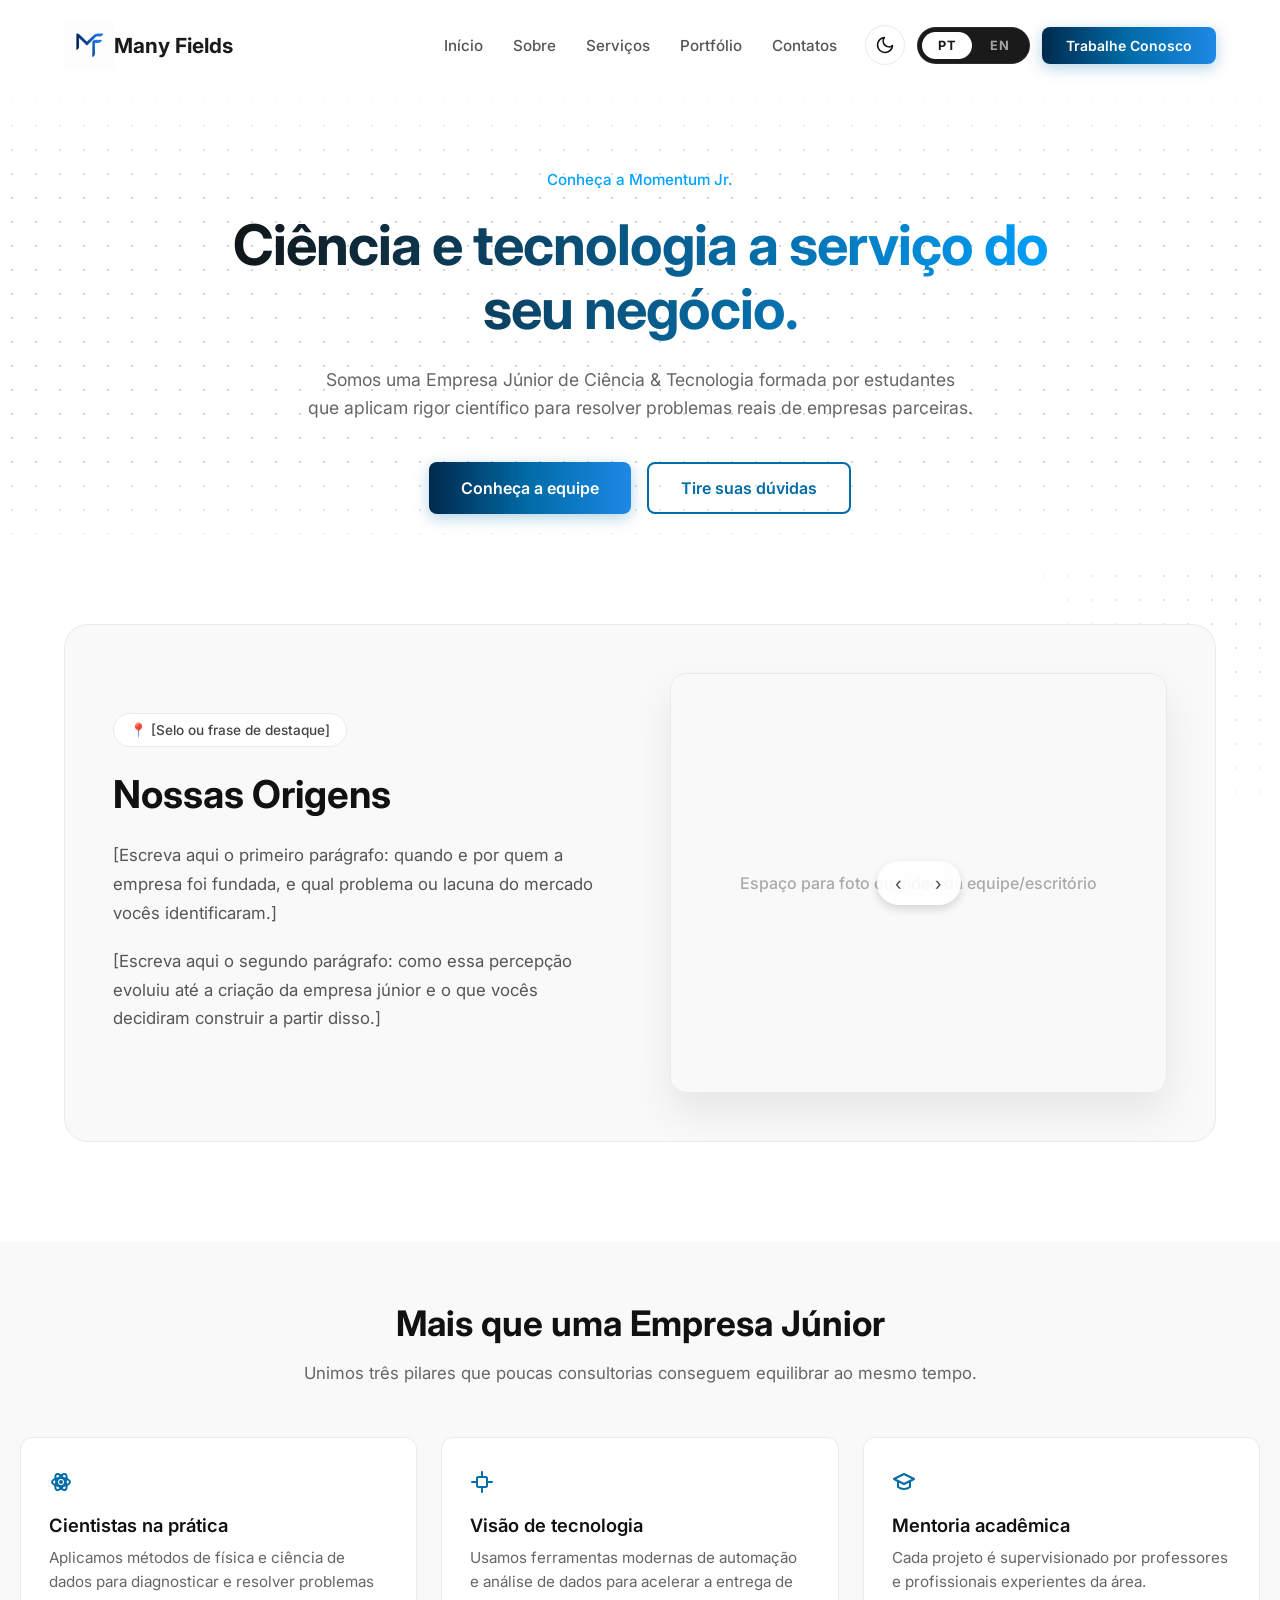
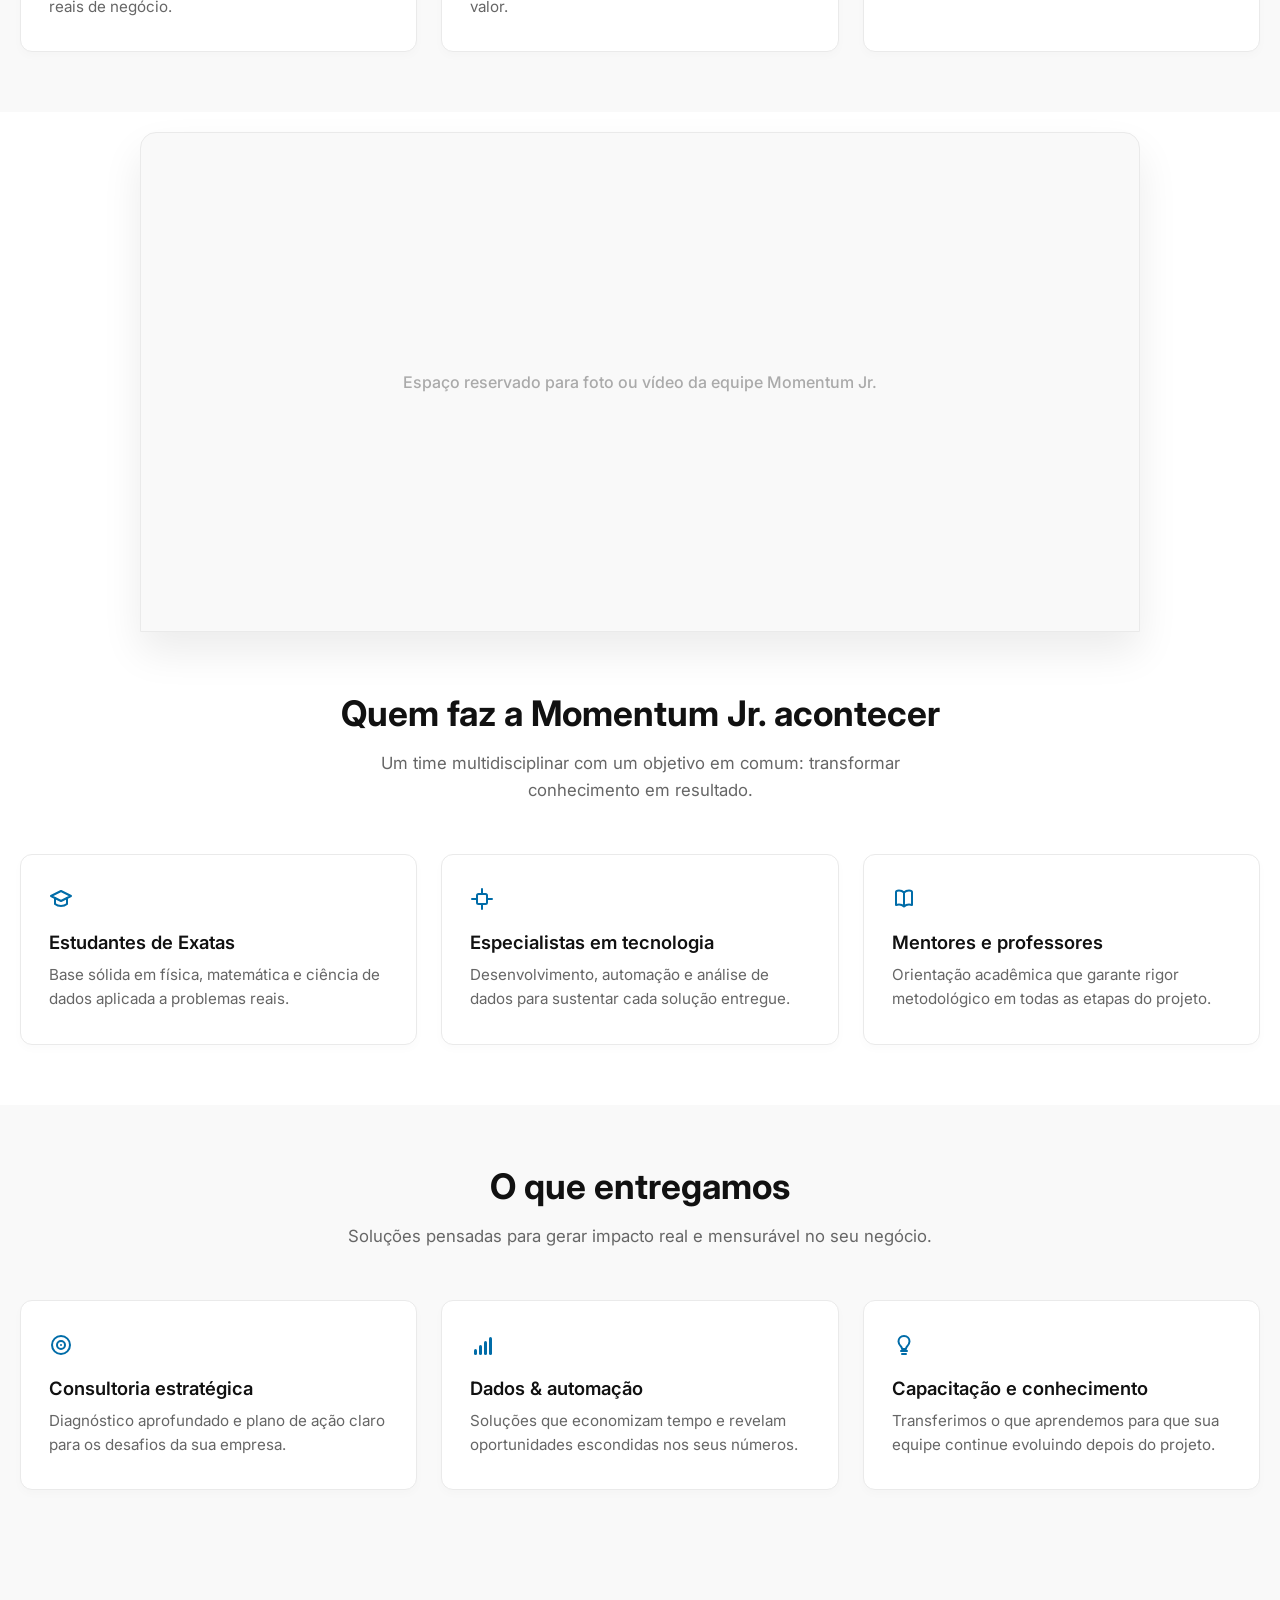
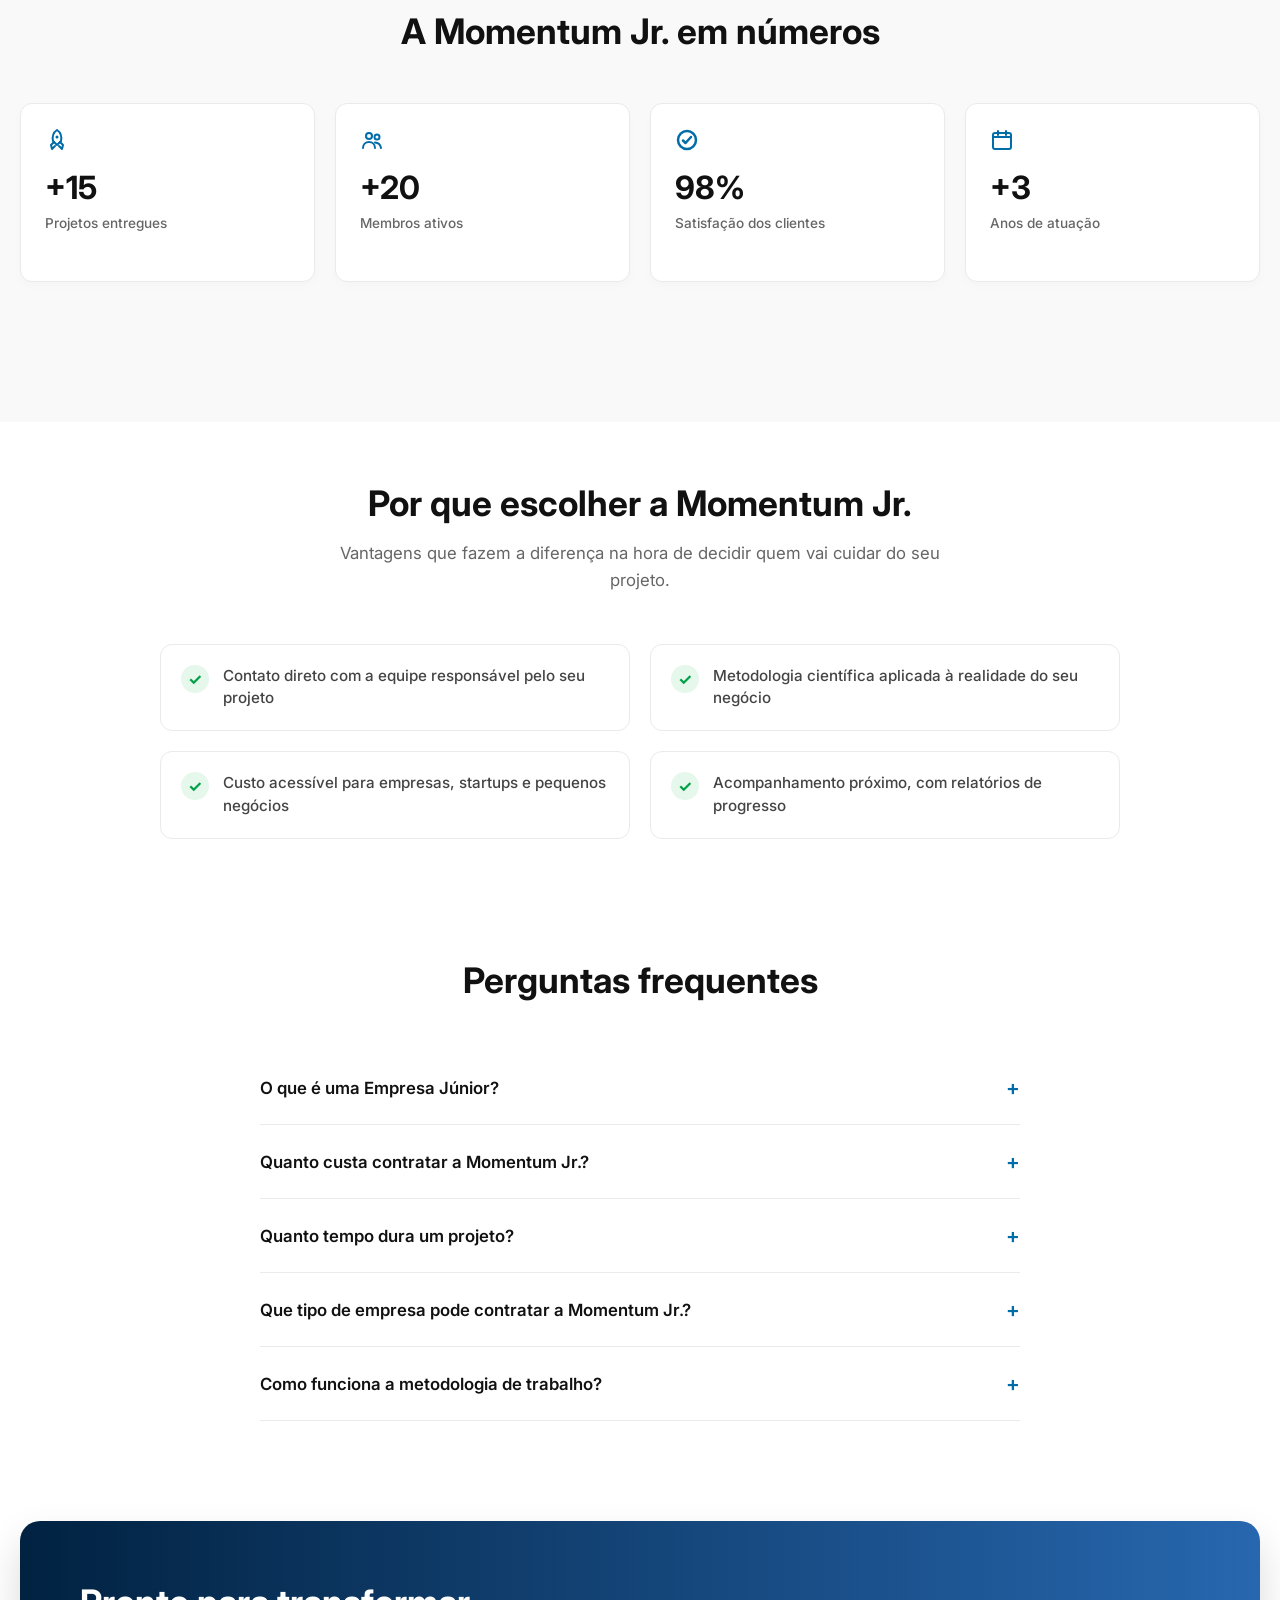
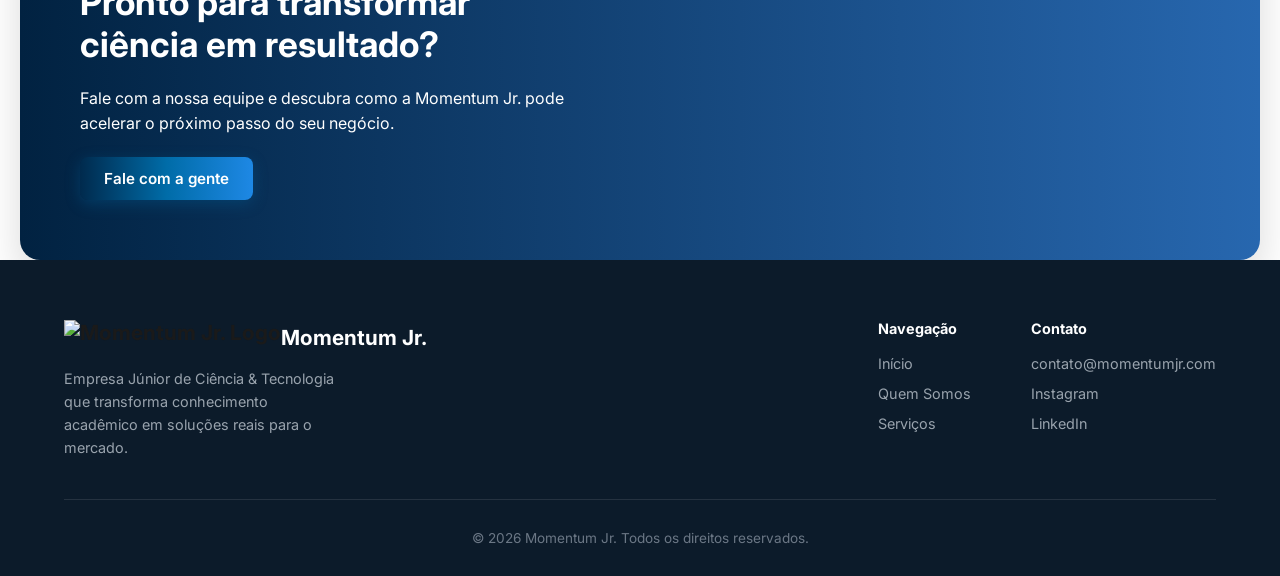
==== commit c0997a01: "Atualização" ====
--- a/pages/about/about.html
+++ b/pages/about/about.html
@@ -3,7 +3,14 @@
 <head>
     <meta charset="UTF-8">
     <meta name="viewport" content="width=device-width, initial-scale=1.0">
-    <title>Quem Somos | Momentum Jr.</title>
+    <title data-i18n="about.pageTitle">Quem Somos | Momentum Jr.</title>
+    <script>
+        (function () {
+            if (localStorage.getItem("siteTheme") === "dark") {
+                document.documentElement.setAttribute("data-theme", "dark");
+            }
+        })();
+    </script>
     <link rel="stylesheet" href="../../assets/css/style.css">
     <link href="https://fonts.googleapis.com/css2?family=Inter:wght@400;500;600;700&display=swap" rel="stylesheet">
 </head>
@@ -11,34 +18,50 @@
 
     <nav class="navbar">
         <div class="logo">
-            <span class="logo-icon">///</span>
-            <span class="logo-text">Momentum Jr.</span>
+            <img src="../../assets/images/Logos/Logo.jpeg" alt="Momentum Jr. Logo" class="logo-icon">
+
+            <span class="logo-text">Many Fields</span>
         </div>
         <ul class="nav-links">
-            <li><a href="../../index.html">Início</a></li>
-            <li><a href="about.html">Sobre</a></li>
-            <li><a href="../service/service.html">Serviços</a></li>
-            <li><a href="#">Portfólio</a></li>
-            <li><a href="#">Contatos</a></li>
+            <li><a href="../../index.html" data-i18n="nav.home">Início</a></li>
+            <li><a href="about.html" data-i18n="nav.about">Sobre</a></li>
+            <li><a href="../service/service.html" data-i18n="nav.services">Serviços</a></li>
+            <li><a href="#" data-i18n="nav.portfolio">Portfólio</a></li>
+            <li><a href="#" data-i18n="nav.contact">Contatos</a></li>
         </ul>
-        <a href="#" class="btn btn-primary nav-btn">Trabalhe Conosco</a>
+        <div class="navbar-actions">
+            <button type="button" class="theme-toggle" id="themeToggle" aria-label="Alternar tema claro/escuro" data-i18n-aria-label="a11y.themeToggle">
+                <svg class="icon-sun" viewBox="0 0 24 24" fill="none" xmlns="http://www.w3.org/2000/svg">
+                    <circle cx="12" cy="12" r="4" stroke="currentColor" stroke-width="2"/>
+                    <path d="M12 2V4M12 20V22M4 12H2M22 12H20M19.07 4.93L17.66 6.34M6.34 17.66L4.93 19.07M19.07 19.07L17.66 17.66M6.34 6.34L4.93 4.93" stroke="currentColor" stroke-width="2" stroke-linecap="round"/>
+                </svg>
+                <svg class="icon-moon" viewBox="0 0 24 24" fill="none" xmlns="http://www.w3.org/2000/svg">
+                    <path d="M21 12.79A9 9 0 1 1 11.21 3 7 7 0 0 0 21 12.79Z" stroke="currentColor" stroke-width="2" stroke-linejoin="round"/>
+                </svg>
+            </button>
+            <div class="lang-switch" role="group" aria-label="Selecionar idioma" data-i18n-aria-label="a11y.selectLanguage">
+                <button type="button" class="lang-option active" data-lang="pt">PT</button>
+                <button type="button" class="lang-option" data-lang="en">EN</button>
+            </div>
+            <a href="#" class="btn btn-primary nav-btn" data-i18n="nav.cta">Trabalhe Conosco</a>
+        </div>
     </nav>
 
     <header class="hero">
-        <div class="trust-badge">
+        <div class="trust-badge" data-i18n="about.hero.badge">
             Conheça a Momentum Jr.
         </div>
 
-        <h1>Ciência e tecnologia a serviço do seu negócio.</h1>
-
-        <p class="subtitle">
+        <h1 data-i18n="about.hero.title">Ciência e tecnologia a serviço do seu negócio.</h1>
+
+        <p class="subtitle" data-i18n="about.hero.subtitle">
             Somos uma Empresa Júnior de Ciência & Tecnologia formada por estudantes <br>
             que aplicam rigor científico para resolver problemas reais de empresas parceiras.
         </p>
 
         <div class="hero-buttons">
-            <a href="#equipe" class="btn btn-primary hero-btn">Conheça a equipe</a>
-            <a href="#faq" class="btn btn-secondary hero-btn">Tire suas dúvidas</a>
+            <a href="#equipe" class="btn btn-primary hero-btn" data-i18n="about.hero.btn1">Conheça a equipe</a>
+            <a href="#faq" class="btn btn-secondary hero-btn" data-i18n="about.hero.btn2">Tire suas dúvidas</a>
         </div>
     </header>
 
@@ -49,22 +72,22 @@
     <section class="narrative-section">
         <div class="narrative-grid">
             <div class="narrative-text">
-                <span class="narrative-badge">📍 [Selo ou frase de destaque]</span>
-                <h2>Nossas Origens</h2>
-                <p>
+                <span class="narrative-badge" data-i18n="about.narrative.badge">📍 [Selo ou frase de destaque]</span>
+                <h2 data-i18n="about.narrative.title">Nossas Origens</h2>
+                <p data-i18n="about.narrative.p1">
                     [Escreva aqui o primeiro parágrafo: quando e por quem a empresa foi fundada, e qual problema ou
                     lacuna do mercado vocês identificaram.]
                 </p>
-                <p>
+                <p data-i18n="about.narrative.p2">
                     [Escreva aqui o segundo parágrafo: como essa percepção evoluiu até a criação da empresa júnior e
                     o que vocês decidiram construir a partir disso.]
                 </p>
             </div>
             <div class="narrative-media">
-                <div class="mockup-placeholder">Espaço para foto ou vídeo da equipe/escritório</div>
+                <div class="mockup-placeholder" data-i18n="about.narrative.mediaPlaceholder">Espaço para foto ou vídeo da equipe/escritório</div>
                 <div class="narrative-carousel-controls">
-                    <button aria-label="Imagem anterior">&lsaquo;</button>
-                    <button aria-label="Próxima imagem">&rsaquo;</button>
+                    <button aria-label="Imagem anterior" data-i18n-aria-label="about.prevImage">&lsaquo;</button>
+                    <button aria-label="Próxima imagem" data-i18n-aria-label="about.nextImage">&rsaquo;</button>
                 </div>
             </div>
         </div>
@@ -73,8 +96,8 @@
     <!-- Diferenciais -->
     <section class="cards-section alt-bg">
         <div class="section-header">
-            <h2>Mais que uma Empresa Júnior</h2>
-            <p>Unimos três pilares que poucas consultorias conseguem equilibrar ao mesmo tempo.</p>
+            <h2 data-i18n="about.diff.title">Mais que uma Empresa Júnior</h2>
+            <p data-i18n="about.diff.text">Unimos três pilares que poucas consultorias conseguem equilibrar ao mesmo tempo.</p>
         </div>
 
         <div class="cards-grid-3">
@@ -87,8 +110,8 @@
                         <ellipse cx="12" cy="12" rx="9" ry="4" stroke="#006ca8" stroke-width="2" transform="rotate(120 12 12)"/>
                     </svg>
                 </span>
-                <h3>Cientistas na prática</h3>
-                <p>Aplicamos métodos de física e ciência de dados para diagnosticar e resolver problemas reais de negócio.</p>
+                <h3 data-i18n="about.diff.c1h">Cientistas na prática</h3>
+                <p data-i18n="about.diff.c1p">Aplicamos métodos de física e ciência de dados para diagnosticar e resolver problemas reais de negócio.</p>
             </div>
 
             <div class="info-card">
@@ -98,8 +121,8 @@
                         <path d="M12 2V7M12 17V22M2 12H7M17 12H22" stroke="#006ca8" stroke-width="2" stroke-linecap="round"/>
                     </svg>
                 </span>
-                <h3>Visão de tecnologia</h3>
-                <p>Usamos ferramentas modernas de automação e análise de dados para acelerar a entrega de valor.</p>
+                <h3 data-i18n="about.diff.c2h">Visão de tecnologia</h3>
+                <p data-i18n="about.diff.c2p">Usamos ferramentas modernas de automação e análise de dados para acelerar a entrega de valor.</p>
             </div>
 
             <div class="info-card">
@@ -109,22 +132,22 @@
                         <path d="M6 11V17C6 17 8.5 19 12 19C15.5 19 18 17 18 17V11" stroke="#006ca8" stroke-width="2" stroke-linecap="round" stroke-linejoin="round"/>
                     </svg>
                 </span>
-                <h3>Mentoria acadêmica</h3>
-                <p>Cada projeto é supervisionado por professores e profissionais experientes da área.</p>
+                <h3 data-i18n="about.diff.c3h">Mentoria acadêmica</h3>
+                <p data-i18n="about.diff.c3p">Cada projeto é supervisionado por professores e profissionais experientes da área.</p>
             </div>
         </div>
     </section>
 
     <!-- Espaço para imagem/vídeo da equipe -->
     <section class="dashboard-preview">
-        <div class="mockup-placeholder">Espaço reservado para foto ou vídeo da equipe Momentum Jr.</div>
+        <div class="mockup-placeholder" data-i18n="about.teamMediaPlaceholder">Espaço reservado para foto ou vídeo da equipe Momentum Jr.</div>
     </section>
 
     <!-- Equipe -->
     <section class="cards-section" id="equipe">
         <div class="section-header">
-            <h2>Quem faz a Momentum Jr. acontecer</h2>
-            <p>Um time multidisciplinar com um objetivo em comum: transformar conhecimento em resultado.</p>
+            <h2 data-i18n="about.team.title">Quem faz a Momentum Jr. acontecer</h2>
+            <p data-i18n="about.team.text">Um time multidisciplinar com um objetivo em comum: transformar conhecimento em resultado.</p>
         </div>
 
         <div class="cards-grid-3">
@@ -135,8 +158,8 @@
                         <path d="M6 11V17C6 17 8.5 19 12 19C15.5 19 18 17 18 17V11" stroke="#006ca8" stroke-width="2" stroke-linecap="round" stroke-linejoin="round"/>
                     </svg>
                 </span>
-                <h3>Estudantes de Exatas</h3>
-                <p>Base sólida em física, matemática e ciência de dados aplicada a problemas reais.</p>
+                <h3 data-i18n="about.team.c1h">Estudantes de Exatas</h3>
+                <p data-i18n="about.team.c1p">Base sólida em física, matemática e ciência de dados aplicada a problemas reais.</p>
             </div>
 
             <div class="info-card">
@@ -146,8 +169,8 @@
                         <path d="M12 2V7M12 17V22M2 12H7M17 12H22" stroke="#006ca8" stroke-width="2" stroke-linecap="round"/>
                     </svg>
                 </span>
-                <h3>Especialistas em tecnologia</h3>
-                <p>Desenvolvimento, automação e análise de dados para sustentar cada solução entregue.</p>
+                <h3 data-i18n="about.team.c2h">Especialistas em tecnologia</h3>
+                <p data-i18n="about.team.c2p">Desenvolvimento, automação e análise de dados para sustentar cada solução entregue.</p>
             </div>
 
             <div class="info-card">
@@ -157,8 +180,8 @@
                         <path d="M12 5.5V19.5" stroke="#006ca8" stroke-width="2"/>
                     </svg>
                 </span>
-                <h3>Mentores e professores</h3>
-                <p>Orientação acadêmica que garante rigor metodológico em todas as etapas do projeto.</p>
+                <h3 data-i18n="about.team.c3h">Mentores e professores</h3>
+                <p data-i18n="about.team.c3p">Orientação acadêmica que garante rigor metodológico em todas as etapas do projeto.</p>
             </div>
         </div>
     </section>
@@ -166,8 +189,8 @@
     <!-- O que entregamos -->
     <section class="cards-section alt-bg">
         <div class="section-header">
-            <h2>O que entregamos</h2>
-            <p>Soluções pensadas para gerar impacto real e mensurável no seu negócio.</p>
+            <h2 data-i18n="about.deliver.title">O que entregamos</h2>
+            <p data-i18n="about.deliver.text">Soluções pensadas para gerar impacto real e mensurável no seu negócio.</p>
         </div>
 
         <div class="cards-grid-3">
@@ -179,8 +202,8 @@
                         <circle cx="12" cy="12" r="1" fill="#006ca8"/>
                     </svg>
                 </span>
-                <h3>Consultoria estratégica</h3>
-                <p>Diagnóstico aprofundado e plano de ação claro para os desafios da sua empresa.</p>
+                <h3 data-i18n="about.deliver.c1h">Consultoria estratégica</h3>
+                <p data-i18n="about.deliver.c1p">Diagnóstico aprofundado e plano de ação claro para os desafios da sua empresa.</p>
             </div>
 
             <div class="info-card">
@@ -192,8 +215,8 @@
                         <rect x="19" y="4" width="3" height="18" rx="1.5" fill="#006ca8"/>
                     </svg>
                 </span>
-                <h3>Dados & automação</h3>
-                <p>Soluções que economizam tempo e revelam oportunidades escondidas nos seus números.</p>
+                <h3 data-i18n="about.deliver.c2h">Dados & automação</h3>
+                <p data-i18n="about.deliver.c2p">Soluções que economizam tempo e revelam oportunidades escondidas nos seus números.</p>
             </div>
 
             <div class="info-card">
@@ -202,8 +225,8 @@
                         <path d="M9 18H15M10 21H14M12 3C8.5 3 6.5 5.5 6.5 8.5C6.5 10.8 7.8 12.2 9 13.5C9.6 14.1 10 15 10 16H14C14 15 14.4 14.1 15 13.5C16.2 12.2 17.5 10.8 17.5 8.5C17.5 5.5 15.5 3 12 3Z" stroke="#006ca8" stroke-width="2" stroke-linecap="round" stroke-linejoin="round"/>
                     </svg>
                 </span>
-                <h3>Capacitação e conhecimento</h3>
-                <p>Transferimos o que aprendemos para que sua equipe continue evoluindo depois do projeto.</p>
+                <h3 data-i18n="about.deliver.c3h">Capacitação e conhecimento</h3>
+                <p data-i18n="about.deliver.c3p">Transferimos o que aprendemos para que sua equipe continue evoluindo depois do projeto.</p>
             </div>
         </div>
     </section>
@@ -212,7 +235,7 @@
     <section class="info-block">
         <div class="metrics-container">
             <div class="section-header">
-                <h2>A Momentum Jr. em números</h2>
+                <h2 data-i18n="about.numbers.title">A Momentum Jr. em números</h2>
             </div>
 
             <div class="metrics-grid">
@@ -225,7 +248,7 @@
                         </svg>
                     </span>
                     <h3>+15</h3>
-                    <p>Projetos entregues</p>
+                    <p data-i18n="about.numbers.m1">Projetos entregues</p>
                 </div>
 
                 <div class="metric-card">
@@ -238,7 +261,7 @@
                         </svg>
                     </span>
                     <h3>+20</h3>
-                    <p>Membros ativos</p>
+                    <p data-i18n="about.numbers.m2">Membros ativos</p>
                 </div>
 
                 <div class="metric-card">
@@ -249,7 +272,7 @@
                         </svg>
                     </span>
                     <h3>98%</h3>
-                    <p>Satisfação dos clientes</p>
+                    <p data-i18n="about.numbers.m3">Satisfação dos clientes</p>
                 </div>
 
                 <div class="metric-card">
@@ -260,7 +283,7 @@
                         </svg>
                     </span>
                     <h3>+3</h3>
-                    <p>Anos de atuação</p>
+                    <p data-i18n="about.numbers.m4">Anos de atuação</p>
                 </div>
             </div>
         </div>
@@ -269,26 +292,26 @@
     <!-- Por que nos escolher -->
     <section class="benefits-section">
         <div class="section-header">
-            <h2>Por que escolher a Momentum Jr.</h2>
-            <p>Vantagens que fazem a diferença na hora de decidir quem vai cuidar do seu projeto.</p>
+            <h2 data-i18n="about.benefits.title">Por que escolher a Momentum Jr.</h2>
+            <p data-i18n="about.benefits.text">Vantagens que fazem a diferença na hora de decidir quem vai cuidar do seu projeto.</p>
         </div>
 
         <div class="benefits-grid">
             <div class="benefit-item">
                 <span class="benefit-check">&check;</span>
-                <p>Contato direto com a equipe responsável pelo seu projeto</p>
+                <p data-i18n="about.benefits.b1">Contato direto com a equipe responsável pelo seu projeto</p>
             </div>
             <div class="benefit-item">
                 <span class="benefit-check">&check;</span>
-                <p>Metodologia científica aplicada à realidade do seu negócio</p>
+                <p data-i18n="about.benefits.b2">Metodologia científica aplicada à realidade do seu negócio</p>
             </div>
             <div class="benefit-item">
                 <span class="benefit-check">&check;</span>
-                <p>Custo acessível para empresas, startups e pequenos negócios</p>
+                <p data-i18n="about.benefits.b3">Custo acessível para empresas, startups e pequenos negócios</p>
             </div>
             <div class="benefit-item">
                 <span class="benefit-check">&check;</span>
-                <p>Acompanhamento próximo, com relatórios de progresso</p>
+                <p data-i18n="about.benefits.b4">Acompanhamento próximo, com relatórios de progresso</p>
             </div>
         </div>
     </section>
@@ -296,41 +319,41 @@
     <!-- FAQ -->
     <section class="faq-section" id="faq">
         <div class="section-header">
-            <h2>Perguntas frequentes</h2>
+            <h2 data-i18n="faq.title">Perguntas frequentes</h2>
         </div>
 
         <div class="faq-item">
-            <div class="faq-question">O que é uma Empresa Júnior?<span class="faq-icon">+</span></div>
+            <div class="faq-question"><span data-i18n="about.faq.q1">O que é uma Empresa Júnior?</span><span class="faq-icon">+</span></div>
             <div class="faq-answer">
-                <p>É uma organização formada e gerida por estudantes que prestam serviços reais para empresas, aplicando na prática o que aprendem na universidade, sob orientação acadêmica.</p>
+                <p data-i18n="about.faq.a1">É uma organização formada e gerida por estudantes que prestam serviços reais para empresas, aplicando na prática o que aprendem na universidade, sob orientação acadêmica.</p>
             </div>
         </div>
 
         <div class="faq-item">
-            <div class="faq-question">Quanto custa contratar a Momentum Jr.?<span class="faq-icon">+</span></div>
+            <div class="faq-question"><span data-i18n="about.faq.q2">Quanto custa contratar a Momentum Jr.?</span><span class="faq-icon">+</span></div>
             <div class="faq-answer">
-                <p>Nossos preços são acessíveis porque somos uma empresa júnior sem fins lucrativos. O valor de cada projeto é definido junto com você, de acordo com o escopo e a complexidade.</p>
+                <p data-i18n="about.faq.a2">Nossos preços são acessíveis porque somos uma empresa júnior sem fins lucrativos. O valor de cada projeto é definido junto com você, de acordo com o escopo e a complexidade.</p>
             </div>
         </div>
 
         <div class="faq-item">
-            <div class="faq-question">Quanto tempo dura um projeto?<span class="faq-icon">+</span></div>
+            <div class="faq-question"><span data-i18n="about.faq.q3">Quanto tempo dura um projeto?</span><span class="faq-icon">+</span></div>
             <div class="faq-answer">
-                <p>Em geral, nossos projetos duram entre 3 e 10 semanas, dependendo do escopo definido na etapa de diagnóstico inicial.</p>
+                <p data-i18n="about.faq.a3">Em geral, nossos projetos duram entre 3 e 10 semanas, dependendo do escopo definido na etapa de diagnóstico inicial.</p>
             </div>
         </div>
 
         <div class="faq-item">
-            <div class="faq-question">Que tipo de empresa pode contratar a Momentum Jr.?<span class="faq-icon">+</span></div>
+            <div class="faq-question"><span data-i18n="about.faq.q4">Que tipo de empresa pode contratar a Momentum Jr.?</span><span class="faq-icon">+</span></div>
             <div class="faq-answer">
-                <p>Empresas de qualquer porte e segmento que busquem soluções baseadas em ciência, dados e tecnologia para resolver desafios reais do negócio.</p>
+                <p data-i18n="about.faq.a4">Empresas de qualquer porte e segmento que busquem soluções baseadas em ciência, dados e tecnologia para resolver desafios reais do negócio.</p>
             </div>
         </div>
 
         <div class="faq-item">
-            <div class="faq-question">Como funciona a metodologia de trabalho?<span class="faq-icon">+</span></div>
+            <div class="faq-question"><span data-i18n="about.faq.q5">Como funciona a metodologia de trabalho?</span><span class="faq-icon">+</span></div>
             <div class="faq-answer">
-                <p>Seguimos quatro etapas: diagnóstico inicial, planejamento estratégico, execução com reportes periódicos e entrega final com transferência de conhecimento.</p>
+                <p data-i18n="about.faq.a5">Seguimos quatro etapas: diagnóstico inicial, planejamento estratégico, execução com reportes periódicos e entrega final com transferência de conhecimento.</p>
             </div>
         </div>
     </section>
@@ -339,9 +362,9 @@
     <section class="process-container">
         <div class="process-banner">
             <div class="process-content no-timeline">
-                <h2>Pronto para transformar ciência em resultado?</h2>
-                <p>Fale com a nossa equipe e descubra como a Momentum Jr. pode acelerar o próximo passo do seu negócio.</p>
-                <a href="#" class="btn btn-primary">Fale com a gente</a>
+                <h2 data-i18n="about.cta.title">Pronto para transformar ciência em resultado?</h2>
+                <p data-i18n="about.cta.text">Fale com a nossa equipe e descubra como a Momentum Jr. pode acelerar o próximo passo do seu negócio.</p>
+                <a href="#" class="btn btn-primary" data-i18n="cta.talkToUs">Fale com a gente</a>
             </div>
         </div>
     </section>
@@ -351,23 +374,23 @@
         <div class="footer-top">
             <div class="footer-brand">
                 <div class="logo">
-                    <span class="logo-icon">///</span>
+                    <img src="../../assets/images/logo.png" alt="Momentum Jr. Logo" class="logo-icon">
                     <span class="logo-text">Momentum Jr.</span>
                 </div>
-                <p>Empresa Júnior de Ciência & Tecnologia que transforma conhecimento acadêmico em soluções reais para o mercado.</p>
+                <p data-i18n="footer.tagline">Empresa Júnior de Ciência & Tecnologia que transforma conhecimento acadêmico em soluções reais para o mercado.</p>
             </div>
 
             <div class="footer-links">
                 <div class="footer-col">
-                    <h5>Navegação</h5>
+                    <h5 data-i18n="footer.navHeader">Navegação</h5>
                     <ul>
-                        <li><a href="../../index.html">Início</a></li>
-                        <li><a href="about.html">Quem Somos</a></li>
-                        <li><a href="../service/service.html">Serviços</a></li>
+                        <li><a href="../../index.html" data-i18n="nav.home">Início</a></li>
+                        <li><a href="about.html" data-i18n="footer.navAbout">Quem Somos</a></li>
+                        <li><a href="../service/service.html" data-i18n="nav.services">Serviços</a></li>
                     </ul>
                 </div>
                 <div class="footer-col">
-                    <h5>Contato</h5>
+                    <h5 data-i18n="footer.contactHeader">Contato</h5>
                     <ul>
                         <li><a href="mailto:contato@momentumjr.com">contato@momentumjr.com</a></li>
                         <li><a href="#">Instagram</a></li>
@@ -377,11 +400,12 @@
             </div>
         </div>
 
-        <div class="footer-bottom">
+        <div class="footer-bottom" data-i18n="footer.copyright">
             &copy; 2026 Momentum Jr. Todos os direitos reservados.
         </div>
     </footer>
 
+    <script src="../../assets/js/i18n.js"></script>
     <script src="../../assets/js/script.js"></script>
 
 </body>
--- a/assets/css/style.css
+++ b/assets/css/style.css
@@ -6,12 +6,59 @@
     font-family: 'Inter', sans-serif;
 }
 
+:root {
+    --bg-page: #ffffff;
+    --bg-alt: #f9f9f9;
+    --bg-card: #ffffff;
+    --border-color: #eaeaea;
+    --text-primary: #1a1a1a;
+    --text-heading: #111111;
+    --text-body: #666666;
+    --text-body-alt: #555555;
+    --text-body-strong: #444444;
+    --text-muted: #999999;
+    --dot-color: #d1d5db;
+    --placeholder-color: #aaaaaa;
+    --carousel-bg: rgba(255, 255, 255, 0.9);
+    --hero-gradient-start: #111111;
+    --tab-active-bg: #111111;
+    --subtle-surface: #f0f0f0;
+    --comparison-old-bg: #fdf3f3;
+    --comparison-old-border: #f6dede;
+    --comparison-new-bg: #eef9f1;
+    --comparison-new-border: #cdeedc;
+}
+
+[data-theme="dark"] {
+    --bg-page: #0a1220;
+    --bg-alt: #0e1826;
+    --bg-card: #131f2e;
+    --border-color: rgba(255, 255, 255, 0.08);
+    --text-primary: #e6ebf0;
+    --text-heading: #f2f5f8;
+    --text-body: #a7b3c0;
+    --text-body-alt: #b7c1cb;
+    --text-body-strong: #c7d0d9;
+    --text-muted: #7c8a9a;
+    --dot-color: rgba(255, 255, 255, 0.14);
+    --placeholder-color: #5b6b7c;
+    --carousel-bg: rgba(19, 31, 46, 0.9);
+    --hero-gradient-start: #f2f5f8;
+    --tab-active-bg: #1e88e5;
+    --subtle-surface: rgba(255, 255, 255, 0.06);
+    --comparison-old-bg: rgba(211, 54, 54, 0.12);
+    --comparison-old-border: rgba(211, 54, 54, 0.3);
+    --comparison-new-bg: rgba(0, 160, 70, 0.12);
+    --comparison-new-border: rgba(0, 160, 70, 0.3);
+}
+
 body {
-    background-color: #ffffff; /* Fundo principal da página */
-    color: #1a1a1a;
+    background-color: var(--bg-page); /* Fundo principal da página */
+    color: var(--text-primary);
     overflow-x: hidden;
     position: relative;
     z-index: 0;
+    transition: background-color 0.3s ease, color 0.3s ease;
 }
 
 
@@ -19,10 +66,11 @@
 /* --- Navegação --- */
 .navbar {
     display: flex;
+    align-items: center;
     justify-content: space-between;
-    align-items: center;
     padding: 20px 5%;
     background-color: transparent;
+    position: relative;
 }
 
 .logo {
@@ -30,25 +78,34 @@
     align-items: center;
     font-weight: 700;
     font-size: 1.3rem;
-    color: #1a1a1a;
+    color: var(--text-primary);
 }
     
 .logo-icon {
-    color: #006ca8; /* Verde principal */
-    margin-right: 8px;
-    font-weight: 900;
-    letter-spacing: -2px;
+    height: 50px;
+    width: auto;
+    object-fit: contain;
+    display: block;
+}
+
+.logo-text {
+    display: flex;
+    flex-direction: column;
+    align-items: flex-start;
 }
 
 .nav-links {
     list-style: none;
     display: flex;
     gap: 30px;
+    position: absolute;
+    left: 50%;
+    transform: translateX(-50%);
 }
 
 .nav-links a {
     text-decoration: none;
-    color: #555;
+    color: var(--text-body-alt);
     font-size: 0.95rem;
     font-weight: 500;
     transition: color 0.3s;
@@ -56,6 +113,87 @@
 
 .nav-links a:hover {
     color: #006ca8;
+}
+
+/* --- Ações da navbar (dark mode + idioma) --- */
+.navbar-actions {
+    flex: 0 0 auto;
+    display: flex;
+    align-items: center;
+    gap: 12px;
+    margin-left: auto;
+}
+
+.theme-toggle {
+    display: inline-flex;
+    align-items: center;
+    justify-content: center;
+    width: 40px;
+    height: 40px;
+    border-radius: 50%;
+    border: 1px solid var(--border-color);
+    background-color: var(--bg-card);
+    color: var(--text-heading);
+    cursor: pointer;
+    transition: all 0.3s ease;
+    flex-shrink: 0;
+    padding: 0;
+}
+
+.theme-toggle:hover {
+    border-color: #006ca8;
+    color: #006ca8;
+}
+
+.theme-toggle svg {
+    width: 20px;
+    height: 20px;
+}
+
+.theme-toggle .icon-sun {
+    display: none;
+}
+
+.theme-toggle .icon-moon {
+    display: block;
+}
+
+[data-theme="dark"] .theme-toggle .icon-sun {
+    display: block;
+}
+
+[data-theme="dark"] .theme-toggle .icon-moon {
+    display: none;
+}
+
+/* --- Seletor de idioma (PT/EN) --- */
+.lang-switch {
+    display: inline-flex;
+    align-items: center;
+    background-color: #1a1a1a;
+    border: 1px solid rgba(255, 255, 255, 0.08);
+    border-radius: 999px;
+    padding: 4px;
+    gap: 2px;
+    flex-shrink: 0;
+}
+
+.lang-option {
+    border: none;
+    background: transparent;
+    color: rgba(255, 255, 255, 0.6);
+    font-size: 0.8rem;
+    font-weight: 700;
+    letter-spacing: 0.5px;
+    padding: 6px 16px;
+    border-radius: 999px;
+    cursor: pointer;
+    transition: all 0.3s ease;
+}
+
+.lang-option.active {
+    background-color: #ffffff;
+    color: #1a1a1a;
 }
 
 /* --- Botões --- */
@@ -72,60 +210,71 @@
     transition: all 0.3s ease;
 }
 
+/* Buttons */
 .btn-primary {
+    background: linear-gradient(to right, #002a4d 0%, #006ca8 25%, #1e88e5 50%, #2196f3 75%, #42a5f5 100%);
+    background-size: 200% 100%;
+    background-position: left center;
     color: #ffffff;
-    /* 1. O degradê: começa no seu azul original e termina num azul um pouco mais escuro */
-    background-image: linear-gradient(to bottom, #00a2ff, #007bc2);
-    
-    /* 2. Borda levemente mais escura para dar acabamento */
-    border: 1px solid #006ca8; 
-    
-    /* 3. O SEGREDO: Sombra interna embaixo (inset) + Sombra leve fora do botão */
-    box-shadow: inset 0 -3px 0 rgba(0, 0, 0, 0.15), 0 4px 6px rgba(0, 0, 0, 0.05);
+    border: none;
+    transition: background-position 0.5s ease, transform 0.3s ease, box-shadow 0.3s ease;
+    box-shadow: 0 4px 15px rgba(0, 108, 168, 0.3);
+    overflow: hidden;
+}
+
+.btn-primary::before {
+    display: none;
 }
 
 .btn-primary:hover {
-    /* Degradê no hover: começa num azul um pouco mais claro e vai para o seu azul original */
-    background-image: linear-gradient(to bottom, #00a2ff, #007bc2);
-    border-color: #006ca8;
-    
-    /* Efeito de "apertar": diminuímos a sombra interna e movemos o botão para baixo */
-    box-shadow: inset 0 -1px 0 rgba(0, 0, 0, 0.15), 0 2px 4px rgba(0, 0, 0, 0.05);
-    transform: translateY(2px);
+    background-position: right center;
+    transform: translateY(-2px);
+    box-shadow: 0 6px 25px rgba(30, 136, 229, 0.5);
 }
 
 .btn-secondary {
-    color: #1a1a1a;
-    /* 1. Degradê suave: começa branco no topo e vai para o seu cinza claro na base */
-    background-image: linear-gradient(to bottom, #ffffff, #f4f4f5);
-    
-    /* 2. Borda bem fina e discreta para dar acabamento */
-    border: 1px solid #e4e4e7;
-    
-    /* 3. Sombra interna bem fraquinha embaixo (apenas 5% de opacidade) */
-    box-shadow: inset 0 -3px 0 rgba(0, 0, 0, 0.05), 0 4px 6px rgba(0, 0, 0, 0.02);
+    background: linear-gradient(to right, transparent 0%, transparent 50%, #002a4d 50%, #006ca8 75%, #1e88e5 100%);
+    background-size: 200% 100%;
+    background-position: left center;
+    color: #006ca8;
+    border: 2px solid #006ca8;
+    transition: background-position 0.5s ease, color 0.4s ease, border-color 0.4s ease, transform 0.3s ease, box-shadow 0.3s ease;
+    overflow: hidden;
+}
+
+.btn-secondary::before {
+    display: none;
 }
 
 .btn-secondary:hover {
-    /* Degradê no hover: desce um tom de cinza, mantendo o padrão */
-    background-image: linear-gradient(to bottom, #fafafa, #e4e4e7);
-    border-color: #d1d5db;
-    
-    /* Efeito de "apertar" acompanhando o botão primário */
-    box-shadow: inset 0 -1px 0 rgba(0, 0, 0, 0.05), 0 2px 4px rgba(0, 0, 0, 0.02);
-    transform: translateY(2px);
-}
-
-
-
-
-
-
-
-
-
-
-
+    background-position: right center;
+    color: #ffffff;
+    border-color: #1e88e5;
+    transform: translateY(-2px);
+    box-shadow: 0 4px 15px rgba(0, 108, 168, 0.3);
+}
+
+/* Remove old z-index overrides — no longer needed */
+.btn-primary span,
+.btn-primary svg,
+.btn-secondary span,
+.btn-secondary svg {
+    position: static;
+    z-index: auto;
+}
+
+/* Navbar button */
+.nav-btn {
+    font-size: 14px;
+    padding: 10px 24px;
+}
+
+/* Hero buttons */
+.hero-btn {
+    font-size: 16px;
+    padding: 14px 32px;
+    font-weight: 600;
+}
 
 /* --- Seção Principal (Hero) --- */
 .hero {
@@ -148,7 +297,7 @@
     z-index: -1; /* Joga as bolinhas para trás do texto e dos botões */
     
     /* Desenha as bolinhas */
-    background-image: radial-gradient(#d1d5db 1.3px, transparent 1px);
+    background-image: radial-gradient(var(--dot-color) 1.3px, transparent 1px);
     background-size: 24px 24px;
     
     /* Fade no topo e na base do header */
@@ -178,14 +327,14 @@
     letter-spacing: -1px;
     
     /* --- Efeito de Degradê no Texto --- */
-    background-image: linear-gradient(to right, #111111, #00a2ff);
+    background-image: linear-gradient(to right, var(--hero-gradient-start), #00a2ff);
     -webkit-background-clip: text;
     background-clip: text;
     color: transparent; /* Esconde a cor sólida para mostrar o degradê do fundo */
 }
 
 .subtitle {
-    color: #666;
+    color: var(--text-body);
     font-size: 1.1rem;
     line-height: 1.6;
     margin-bottom: 40px;
@@ -209,8 +358,8 @@
     width: 100%;
     max-width: 1000px;
     height: 500px;
-    background-color: #f9f9f9;
-    border: 1px solid #eaeaea;
+    background-color: var(--bg-alt);
+    border: 1px solid var(--border-color);
     border-radius: 16px 16px 0 0;
     display: flex;
     align-items: center;
@@ -239,24 +388,9 @@
 
 
 
-
-
-
-
-
-
-
-
-
-
-
-
-
-
-
 /* --- Bloco Único (Fundo Cinza Claro) --- */
 .info-block {
-    background-color: #f9f9f9; /* O cinza clarinho da referência */
+    background-color: var(--bg-alt); /* O cinza clarinho da referência */
     padding: 60px 0 80px; /* Espaçamento no topo e na base */
     width: 100%;
 }
@@ -276,7 +410,7 @@
 .partner-logo {
     font-weight: 800;
     font-size: 1.2rem;
-    color: #999;
+    color: var(--text-muted);
     letter-spacing: 1px;
     text-transform: uppercase;
     transition: color 0.3s;
@@ -284,7 +418,7 @@
 }
 
 .partner-logo:hover {
-    color: #333;
+    color: var(--text-body-strong);
 }
 
 /* --- 2. Container de Métricas --- */
@@ -302,8 +436,8 @@
 }
 
 .metric-card {
-    background-color: #ffffff; /* Fundo branco para destacar no cinza */
-    border: 1px solid #eaeaea;
+    background-color: var(--bg-card); /* Fundo branco para destacar no cinza */
+    border: 1px solid var(--border-color);
     border-radius: 12px;
     padding: 24px 24px 50px 24px;
     box-shadow: 0 4px 10px rgba(0,0,0,0.02);
@@ -322,12 +456,12 @@
     font-size: 2rem;
     font-weight: 700;
     margin-bottom: 8px;
-    color: #111;
+    color: var(--text-heading);
 }
 
 .metric-card p {
     font-size: 0.85rem;
-    color: #666;
+    color: var(--text-body);
     font-weight: 500;
 }
 
@@ -335,8 +469,8 @@
     display: flex;
     justify-content: space-between;
     align-items: center;
-    background-color: #ffffff; /* Fundo branco */
-    border: 1px solid #eaeaea;
+    background-color: var(--bg-card); /* Fundo branco */
+    border: 1px solid var(--border-color);
     border-radius: 12px;
     padding: 50px 32px;
 }
@@ -344,12 +478,12 @@
 .cta-text h4 {
     font-size: 1.05rem;
     margin-bottom: 8px;
-    color: #111;
+    color: var(--text-heading);
 }
 
 .cta-text p {
     font-size: 0.9rem;
-    color: #666;
+    color: var(--text-body);
     max-width: 600px;
 }
 
@@ -537,7 +671,7 @@
     display: flex;
     justify-content: center;
     width: 100%;
-    background-color: #ffffff; /* Fundo branco */
+    background-color: var(--bg-page); /* Fundo branco */
     padding-top: 20px;
 }
 
@@ -577,7 +711,7 @@
 
 /* --- Seção Centro de Comando --- */
 .command-center-section {
-    background-color: #ffffff;
+    background-color: var(--bg-page);
     padding: 80px 20px;
     max-width: 900px;
     margin: 0 auto;
@@ -587,14 +721,14 @@
 .command-header h2 {
     font-size: 2.2rem;
     font-weight: 700;
-    color: #111;
+    color: var(--text-heading);
     margin-bottom: 16px;
     line-height: 1.2;
 }
 
 .command-header p {
     font-size: 1.05rem;
-    color: #666;
+    color: var(--text-body);
     margin-bottom: 50px;
     line-height: 1.6;
     max-width: 600px;
@@ -629,7 +763,7 @@
     bottom: 20px;
     left: 19px; /* Centraliza a linha atrás dos ícones */
     width: 2px;
-    background-color: #eaeaea;
+    background-color: var(--border-color);
     z-index: 1;
 }
 
@@ -656,8 +790,8 @@
     width: 40px;
     height: 40px;
     border-radius: 50%;
-    background-color: #fff;
-    border: 2px solid #eaeaea;
+    background-color: var(--bg-card);
+    border: 2px solid var(--border-color);
     display: flex;
     align-items: center;
     justify-content: center;
@@ -682,26 +816,26 @@
 .timeline-content h4 {
     font-size: 1.1rem;
     font-weight: 600;
-    color: #111;
+    color: var(--text-heading);
     margin-bottom: 4px;
 }
 
 .timeline-content p {
     font-size: 0.95rem;
-    color: #666;
+    color: var(--text-body);
     line-height: 1.5;
 }
 
 .timeline-time {
     font-size: 0.85rem;
-    color: #999;
+    color: var(--text-muted);
     font-weight: 500;
     padding-top: 8px;
     white-space: nowrap;
     margin-left: 20px;
 }/* --- Seção Centro de Comando --- */
 .command-center-section {
-    background-color: #ffffff;
+    background-color: var(--bg-page);
     padding: 80px 20px;
     max-width: 900px;
     margin: 0 auto;
@@ -711,14 +845,14 @@
 .command-header h2 {
     font-size: 2.2rem;
     font-weight: 700;
-    color: #111;
+    color: var(--text-heading);
     margin-bottom: 16px;
     line-height: 1.2;
 }
 
 .command-header p {
     font-size: 1.05rem;
-    color: #666;
+    color: var(--text-body);
     margin-bottom: 50px;
     line-height: 1.6;
     max-width: 600px;
@@ -753,7 +887,7 @@
     bottom: 20px;
     left: 19px; /* Centraliza a linha atrás dos ícones */
     width: 2px;
-    background-color: #eaeaea;
+    background-color: var(--border-color);
     z-index: 1;
 }
 
@@ -780,8 +914,8 @@
     width: 40px;
     height: 40px;
     border-radius: 50%;
-    background-color: #fff;
-    border: 2px solid #eaeaea;
+    background-color: var(--bg-card);
+    border: 2px solid var(--border-color);
     display: flex;
     align-items: center;
     justify-content: center;
@@ -806,19 +940,19 @@
 .timeline-content h4 {
     font-size: 1.1rem;
     font-weight: 600;
-    color: #111;
+    color: var(--text-heading);
     margin-bottom: 4px;
 }
 
 .timeline-content p {
     font-size: 0.95rem;
-    color: #666;
+    color: var(--text-body);
     line-height: 1.5;
 }
 
 .timeline-time {
     font-size: 0.85rem;
-    color: #999;
+    color: var(--text-muted);
     font-weight: 500;
     padding-top: 8px;
     white-space: nowrap;
@@ -844,7 +978,7 @@
 /* --- 2. Estilos das Marcas e Gap --- */
 .brands-section {
     text-align: center;
-    background-color: #ffffff; /* Fundo branco */
+    background-color: var(--bg-page); /* Fundo branco */
     
     /* O primeiro valor é o espaço em cima (0), o último (100px) é o GAP embaixo! */
     padding: 0px 20px 100px; 
@@ -857,7 +991,7 @@
 }
 
 .brands-subtitle {
-    color: #555;
+    color: var(--text-body-alt);
     font-size: 1.1rem;
     margin-bottom: 40px;
 }
@@ -875,7 +1009,7 @@
 .partner-logo {
     font-weight: 800;
     font-size: 1.2rem;
-    color: #111; /* Cor mais forte e sem hover, igual à sua imagem 81.2 */
+    color: var(--text-heading); /* Cor mais forte e sem hover, igual à sua imagem 81.2 */
     letter-spacing: 1px;
 }
 
@@ -900,7 +1034,7 @@
 
 /* --- Nossa História (texto + imagem, em duas colunas) --- */
 .narrative-section {
-    background-color: #ffffff;
+    background-color: var(--bg-page);
     width: 100%;
     padding: 60px 5% 100px;
     position: relative;
@@ -914,7 +1048,7 @@
     right: 0;
     width: 320px;
     height: 320px;
-    background-image: radial-gradient(#d1d5db 1.3px, transparent 1px);
+    background-image: radial-gradient(var(--dot-color) 1.3px, transparent 1px);
     background-size: 24px 24px;
     -webkit-mask-image: radial-gradient(circle at top right, black, transparent 70%);
     mask-image: radial-gradient(circle at top right, black, transparent 70%);
@@ -924,8 +1058,8 @@
 .narrative-grid {
     max-width: 1280px;
     margin: 0 auto;
-    background-color: #f4f4f5;
-    border: 1px solid #ececec;
+    background-color: var(--bg-alt);
+    border: 1px solid var(--border-color);
     border-radius: 24px;
     padding: 48px;
     display: grid;
@@ -939,26 +1073,26 @@
     display: inline-flex;
     align-items: center;
     gap: 8px;
-    background-color: #ffffff;
-    border: 1px solid #eaeaea;
+    background-color: var(--bg-card);
+    border: 1px solid var(--border-color);
     border-radius: 999px;
     padding: 8px 16px;
     font-size: 0.85rem;
     font-weight: 500;
-    color: #333;
+    color: var(--text-body-strong);
     margin-bottom: 24px;
 }
 
 .narrative-text h2 {
     font-size: 2.4rem;
     font-weight: 700;
-    color: #111;
+    color: var(--text-heading);
     margin-bottom: 24px;
     line-height: 1.2;
 }
 
 .narrative-text p {
-    color: #555;
+    color: var(--text-body-alt);
     font-size: 1.05rem;
     line-height: 1.7;
     margin-bottom: 20px;
@@ -993,7 +1127,7 @@
     transform: translate(-50%, -50%);
     display: flex;
     gap: 4px;
-    background-color: rgba(255, 255, 255, 0.9);
+    background-color: var(--carousel-bg);
     border-radius: 999px;
     padding: 4px;
     box-shadow: 0 4px 10px rgba(0,0,0,0.15);
@@ -1007,14 +1141,14 @@
     background-color: transparent;
     cursor: pointer;
     font-size: 1.1rem;
-    color: #333;
+    color: var(--text-body-strong);
     display: flex;
     align-items: center;
     justify-content: center;
 }
 
 .narrative-carousel-controls button:hover {
-    background-color: #f0f0f0;
+    background-color: var(--subtle-surface);
 }
 
 /* --- Cabeçalho de seção reutilizável --- */
@@ -1027,13 +1161,13 @@
 .section-header h2 {
     font-size: 2.2rem;
     font-weight: 700;
-    color: #111;
+    color: var(--text-heading);
     margin-bottom: 16px;
     line-height: 1.2;
 }
 
 .section-header p {
-    color: #666;
+    color: var(--text-body);
     font-size: 1.05rem;
     line-height: 1.6;
 }
@@ -1046,7 +1180,7 @@
 }
 
 .cards-section.alt-bg {
-    background-color: #f9f9f9;
+    background-color: var(--bg-alt);
     max-width: 100%;
 }
 
@@ -1063,8 +1197,8 @@
 }
 
 .info-card {
-    background-color: #ffffff;
-    border: 1px solid #eaeaea;
+    background-color: var(--bg-card);
+    border: 1px solid var(--border-color);
     border-radius: 12px;
     padding: 32px 28px;
     box-shadow: 0 4px 10px rgba(0,0,0,0.02);
@@ -1077,13 +1211,13 @@
 .info-card h3 {
     font-size: 1.15rem;
     font-weight: 600;
-    color: #111;
+    color: var(--text-heading);
     margin-bottom: 10px;
 }
 
 .info-card p {
     font-size: 0.95rem;
-    color: #666;
+    color: var(--text-body);
     line-height: 1.6;
 }
 
@@ -1105,8 +1239,8 @@
     align-items: flex-start;
     gap: 14px;
     padding: 20px;
-    background-color: #ffffff;
-    border: 1px solid #eaeaea;
+    background-color: var(--bg-card);
+    border: 1px solid var(--border-color);
     border-radius: 12px;
 }
 
@@ -1125,7 +1259,7 @@
 
 .benefit-item p {
     font-size: 0.95rem;
-    color: #333;
+    color: var(--text-body-strong);
     font-weight: 500;
     line-height: 1.5;
 }
@@ -1138,7 +1272,7 @@
 }
 
 .faq-item {
-    border-bottom: 1px solid #eaeaea;
+    border-bottom: 1px solid var(--border-color);
 }
 
 .faq-question {
@@ -1149,7 +1283,7 @@
     cursor: pointer;
     font-size: 1.05rem;
     font-weight: 600;
-    color: #111;
+    color: var(--text-heading);
 }
 
 .faq-icon {
@@ -1171,7 +1305,7 @@
 }
 
 .faq-answer p {
-    color: #666;
+    color: var(--text-body);
     font-size: 0.95rem;
     line-height: 1.6;
     padding-bottom: 24px;
@@ -1243,6 +1377,10 @@
 
 .footer-col a:hover {
     color: #fff;
+}
+
+.footer .logo-icon {
+    height: 35px;
 }
 
 .footer-bottom {
@@ -1269,13 +1407,13 @@
 .costflow-text h2 {
     font-size: 2rem;
     font-weight: 700;
-    color: #111;
+    color: var(--text-heading);
     margin-bottom: 16px;
     line-height: 1.25;
 }
 
 .costflow-text p {
-    color: #555;
+    color: var(--text-body-alt);
     font-size: 1rem;
     line-height: 1.6;
     margin-bottom: 16px;
@@ -1296,19 +1434,19 @@
 .costflow-feature h4 {
     font-size: 1rem;
     font-weight: 700;
-    color: #111;
+    color: var(--text-heading);
     margin-bottom: 6px;
 }
 
 .costflow-feature p {
     font-size: 0.85rem;
-    color: #666;
+    color: var(--text-body);
     line-height: 1.5;
 }
 
 .costflow-card {
-    background-color: #ffffff;
-    border: 1px solid #eaeaea;
+    background-color: var(--bg-card);
+    border: 1px solid var(--border-color);
     border-radius: 20px;
     padding: 24px;
     box-shadow: 0 20px 40px rgba(0,0,0,0.06);
@@ -1317,7 +1455,7 @@
 .costflow-tabs {
     display: inline-flex;
     gap: 4px;
-    background-color: #f4f4f5;
+    background-color: var(--bg-alt);
     border-radius: 999px;
     padding: 4px;
     margin-bottom: 20px;
@@ -1330,13 +1468,13 @@
     border-radius: 999px;
     font-size: 0.85rem;
     font-weight: 600;
-    color: #666;
+    color: var(--text-body);
     cursor: pointer;
     transition: all 0.3s ease;
 }
 
 .costflow-tab.active {
-    background-color: #111;
+    background-color: var(--tab-active-bg);
     color: #fff;
 }
 
@@ -1356,17 +1494,17 @@
 .costflow-table th {
     text-align: left;
     font-size: 0.8rem;
-    color: #999;
+    color: var(--text-muted);
     font-weight: 600;
     padding: 10px 8px;
-    border-bottom: 2px solid #00a046;
+    border-bottom: 2px solid #004266;
 }
 
 .costflow-table td {
     padding: 12px 8px;
     font-size: 0.9rem;
-    color: #444;
-    border-bottom: 1px solid #f0f0f0;
+    color: var(--text-body-strong);
+    border-bottom: 1px solid var(--subtle-surface);
 }
 
 .costflow-table th:last-child,
@@ -1379,7 +1517,7 @@
     padding-top: 16px;
     font-weight: 700;
     font-size: 1.05rem;
-    color: #111;
+    color: var(--text-heading);
 }
 
 .costflow-total.good td:last-child {
@@ -1522,7 +1660,7 @@
     border-radius: 24px;
     overflow: hidden;
     text-align: center;
-    background-image: radial-gradient(circle at 60% 35%, #1c6b3a 0%, #0a3d1f 45%, #03130a 100%);
+    background-image: radial-gradient(circle at 60% 35%, #1f76c2 0%, #004266 45%, #000b14 100%);
     box-shadow: 0 20px 40px rgba(0,0,0,0.15);
 }
 
@@ -1590,7 +1728,7 @@
 
 /* --- Comparativo: consultoria tradicional vs Momentum Jr. --- */
 .comparison-section {
-    background-color: #ffffff;
+    background-color: var(--bg-page);
     padding: 20px 5% 100px;
 }
 
@@ -1608,19 +1746,19 @@
 }
 
 .comparison-card.old {
-    background-color: #fdf3f3;
-    border: 1px solid #f6dede;
+    background-color: var(--comparison-old-bg);
+    border: 1px solid var(--comparison-old-border);
 }
 
 .comparison-card.new {
-    background-color: #eef9f1;
-    border: 1px solid #cdeedc;
+    background-color: var(--comparison-new-bg);
+    border: 1px solid var(--comparison-new-border);
 }
 
 .comparison-card h3 {
     font-size: 1.5rem;
     font-weight: 700;
-    color: #111;
+    color: var(--text-heading);
     margin-bottom: 8px;
 }
 
@@ -1650,7 +1788,7 @@
     align-items: flex-start;
     gap: 12px;
     font-size: 0.95rem;
-    color: #444;
+    color: var(--text-body-strong);
     line-height: 1.5;
 }
 
@@ -1689,7 +1827,7 @@
     display: flex;
     align-items: flex-start;
     gap: 12px;
-    color: #444;
+    color: var(--text-body-strong);
     font-size: 0.95rem;
     line-height: 1.5;
 }
@@ -1758,13 +1896,255 @@
     }
 }
 
-
-
-
-
-
-
-
-
-
-
+/* ==========================================================================
+   Ajustes finos do Dark Mode (selos e emblemas com fundo claro fixo)
+   ========================================================================== */
+[data-theme="dark"] .benefit-check,
+[data-theme="dark"] .comparison-icon.good,
+[data-theme="dark"] .narrative-list .list-check {
+    background-color: rgba(0, 160, 70, 0.15);
+}
+
+[data-theme="dark"] .comparison-icon.bad {
+    background-color: rgba(211, 54, 54, 0.15);
+}
+
+[data-theme="dark"] .mockup-placeholder {
+    box-shadow: 0 20px 40px rgba(0, 0, 0, 0.3);
+}
+
+[data-theme="dark"] .metric-card,
+[data-theme="dark"] .metrics-cta,
+[data-theme="dark"] .info-card,
+[data-theme="dark"] .benefit-item,
+[data-theme="dark"] .costflow-card {
+    box-shadow: 0 4px 10px rgba(0, 0, 0, 0.2);
+}
+
+/* ================================================
+   TEAM SECTION
+   ================================================ */
+
+.team-section {
+    background: #ffffff;
+    padding: 80px 40px;
+    text-align: center;
+    overflow: hidden;
+}
+
+.team-header {
+    max-width: 700px;
+    margin: 0 auto 56px;
+}
+
+.team-eyebrow {
+    font-size: 13px;
+    font-weight: 600;
+    letter-spacing: 0.12em;
+    text-transform: uppercase;
+    color: #006ca8;
+    margin-bottom: 12px;
+}
+
+.team-header h2 {
+    font-size: 2.2rem;
+    font-weight: 700;
+    color: #0d1b2a;
+    line-height: 1.2;
+    margin-bottom: 14px;
+}
+
+.team-header h2 em {
+    font-style: italic;
+    color: #c9a84c;
+}
+
+.team-subtitle {
+    font-size: 1rem;
+    color: #5a6a7a;
+    line-height: 1.6;
+}
+
+/* Carousel wrapper */
+.team-carousel-wrapper {
+    display: flex;
+    align-items: center;
+    gap: 16px;
+    max-width: 1280px;
+    margin: 0 auto;
+    position: relative;
+}
+
+.team-carousel {
+    display: flex;
+    gap: 20px;
+    overflow: hidden;
+    flex: 1;
+}
+
+/* Navigation arrows */
+.team-nav {
+    flex-shrink: 0;
+    width: 44px;
+    height: 44px;
+    border-radius: 50%;
+    border: 2px solid #d0d8e4;
+    background: #ffffff;
+    color: #0d1b2a;
+    font-size: 1.6rem;
+    line-height: 1;
+    cursor: pointer;
+    display: flex;
+    align-items: center;
+    justify-content: center;
+    transition: background 0.25s ease, border-color 0.25s ease, color 0.25s ease;
+    z-index: 2;
+}
+
+.team-nav:hover {
+    background: linear-gradient(135deg, #002a4d, #1e88e5);
+    border-color: transparent;
+    color: #ffffff;
+}
+
+/* Cards */
+.team-card {
+    flex: 0 0 calc(20% - 16px);
+    min-width: 200px;
+    border-radius: 14px;
+    overflow: hidden;
+    background: #0d2340;
+    box-shadow: 0 4px 20px rgba(0, 0, 0, 0.10);
+    transition: transform 0.3s ease, box-shadow 0.3s ease;
+    cursor: default;
+}
+
+.team-card:hover {
+    transform: translateY(-6px);
+    box-shadow: 0 12px 32px rgba(0, 108, 168, 0.18);
+}
+
+/* Photo area */
+.team-card-img {
+    position: relative;
+    width: 100%;
+    aspect-ratio: 3 / 4;
+    background: #162d4a;
+    display: flex;
+    align-items: center;
+    justify-content: center;
+}
+
+.team-card-img img {
+    width: 100%;
+    height: 100%;
+    object-fit: cover;
+    object-position: top center;
+    display: block;
+}
+
+.team-img-placeholder {
+    position: absolute;
+    inset: 0;
+    display: flex;
+    align-items: center;
+    justify-content: center;
+    background: #162d4a;
+    opacity: 0.7;
+}
+
+.team-card-img img + .team-img-placeholder {
+    display: none;
+}
+
+/* Info area overlaid at the bottom */
+.team-card-info {
+    padding: 18px 18px 20px;
+    text-align: left;
+    background: #0d2340;
+}
+
+.team-name {
+    font-size: 1.15rem;
+    font-weight: 700;
+    color: #ffffff;
+    line-height: 1.2;
+    margin: 0 0 2px;
+}
+
+.team-surname {
+    font-style: italic;
+    font-weight: 600;
+    color: #c9a84c;
+}
+
+.team-divider {
+    border: none;
+    border-top: 1px solid rgba(255,255,255,0.2);
+    margin: 10px 0;
+}
+
+.team-role {
+    font-size: 0.82rem;
+    color: #a0b4c8;
+    line-height: 1.5;
+    margin: 0;
+}
+
+/* Dots */
+.team-dots {
+    display: flex;
+    justify-content: center;
+    gap: 8px;
+    margin-top: 32px;
+}
+
+.team-dot {
+    width: 10px;
+    height: 10px;
+    border-radius: 50%;
+    background: #d0d8e4;
+    border: none;
+    cursor: pointer;
+    transition: background 0.25s ease, transform 0.25s ease;
+    padding: 0;
+}
+
+.team-dot.active {
+    background: linear-gradient(135deg, #002a4d, #1e88e5);
+    transform: scale(1.25);
+}
+
+/* Dark mode */
+[data-theme="dark"] .team-section {
+    background: #0a1628;
+}
+
+[data-theme="dark"] .team-header h2 {
+    color: #e8f0fe;
+}
+
+[data-theme="dark"] .team-subtitle {
+    color: #8899aa;
+}
+
+[data-theme="dark"] .team-nav {
+    background: #0d2340;
+    border-color: #1e3a5f;
+    color: #e8f0fe;
+}
+
+[data-theme="dark"] .team-dot {
+    background: #1e3a5f;
+}
+
+
+
+
+
+
+
+
+
+
+
